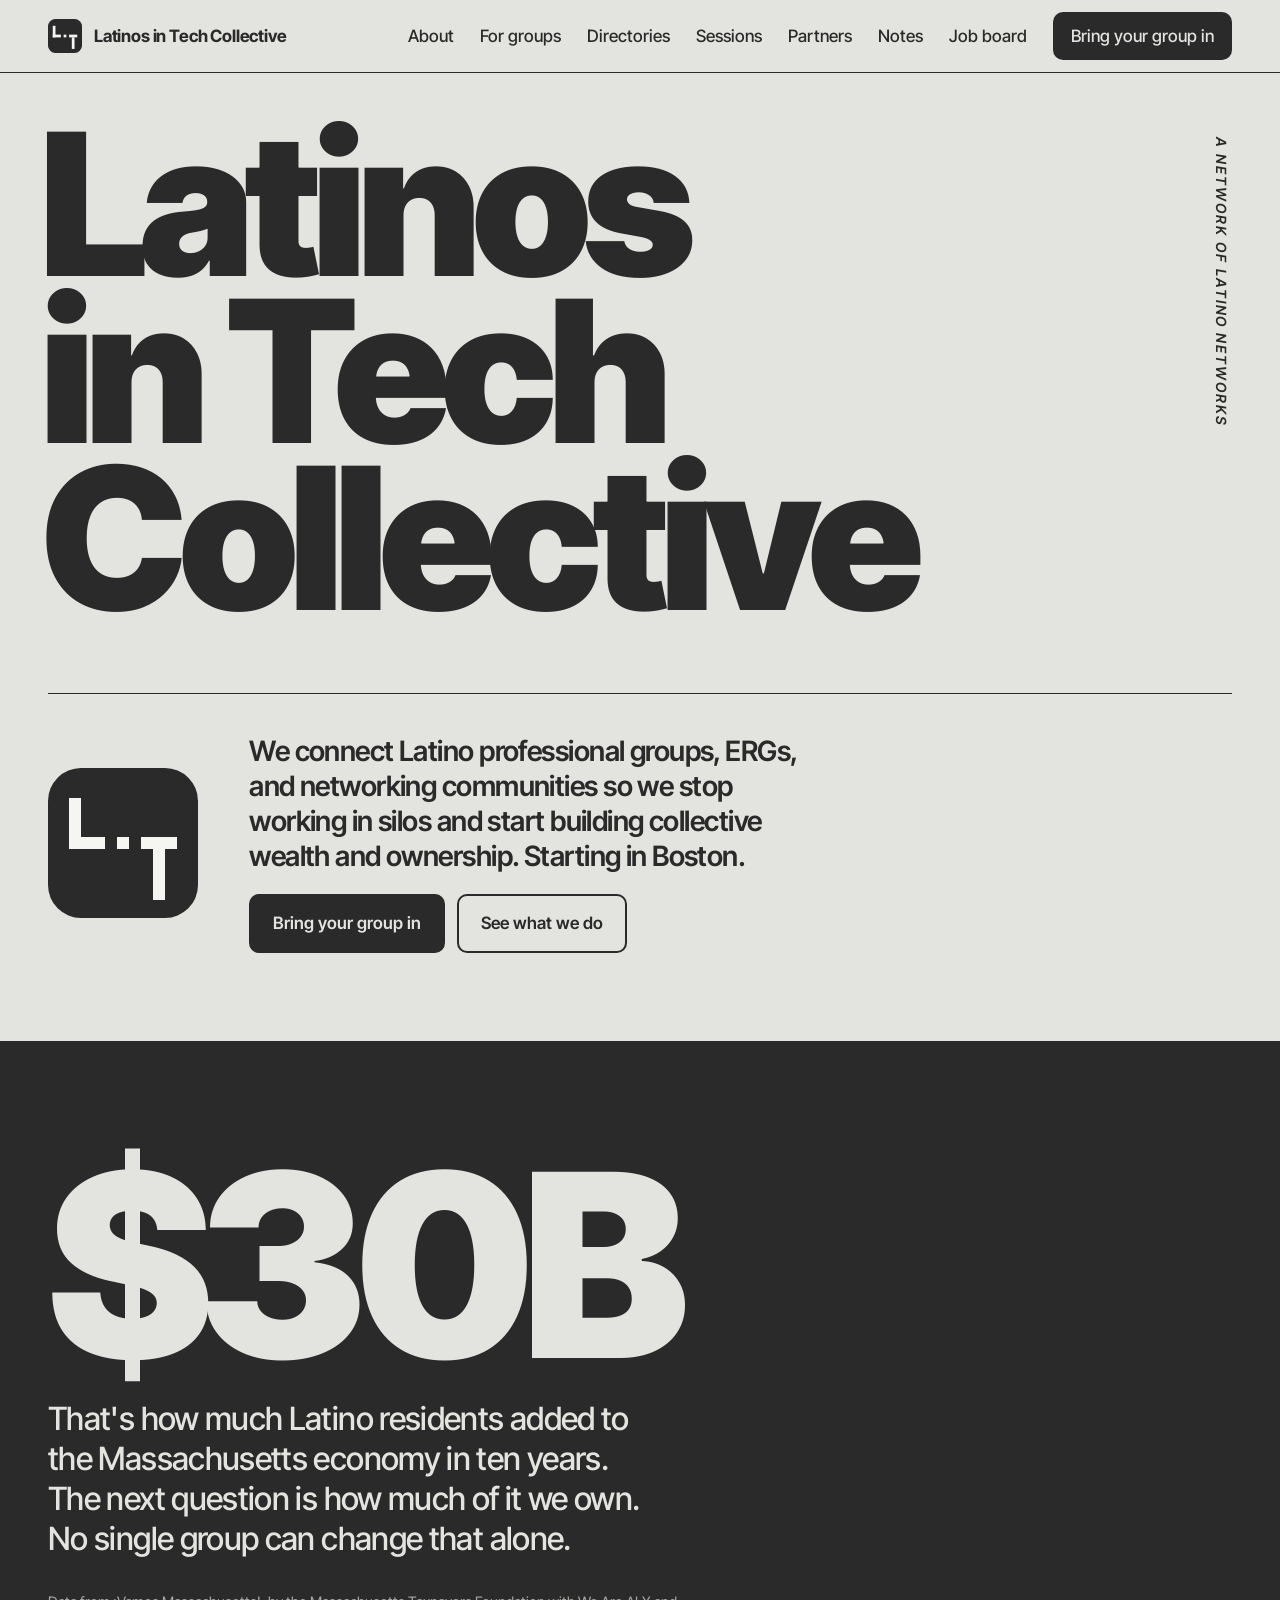
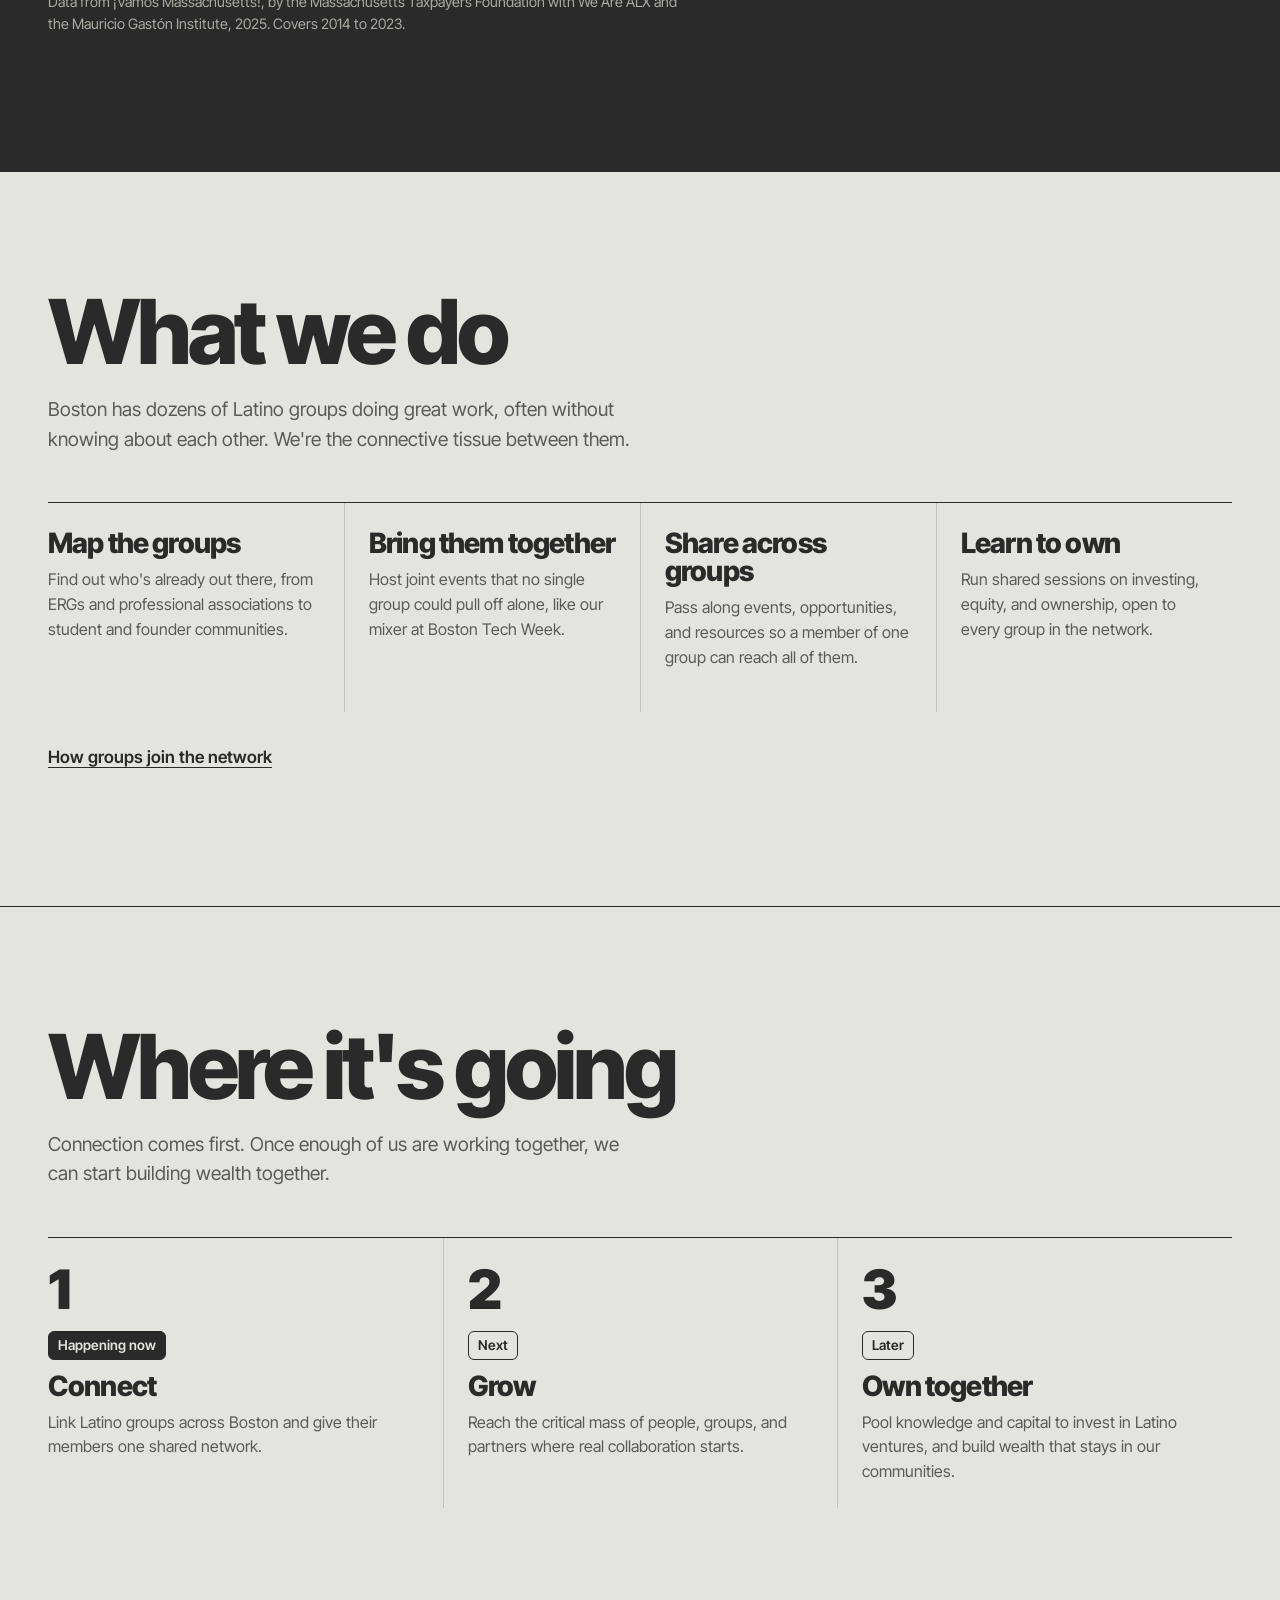
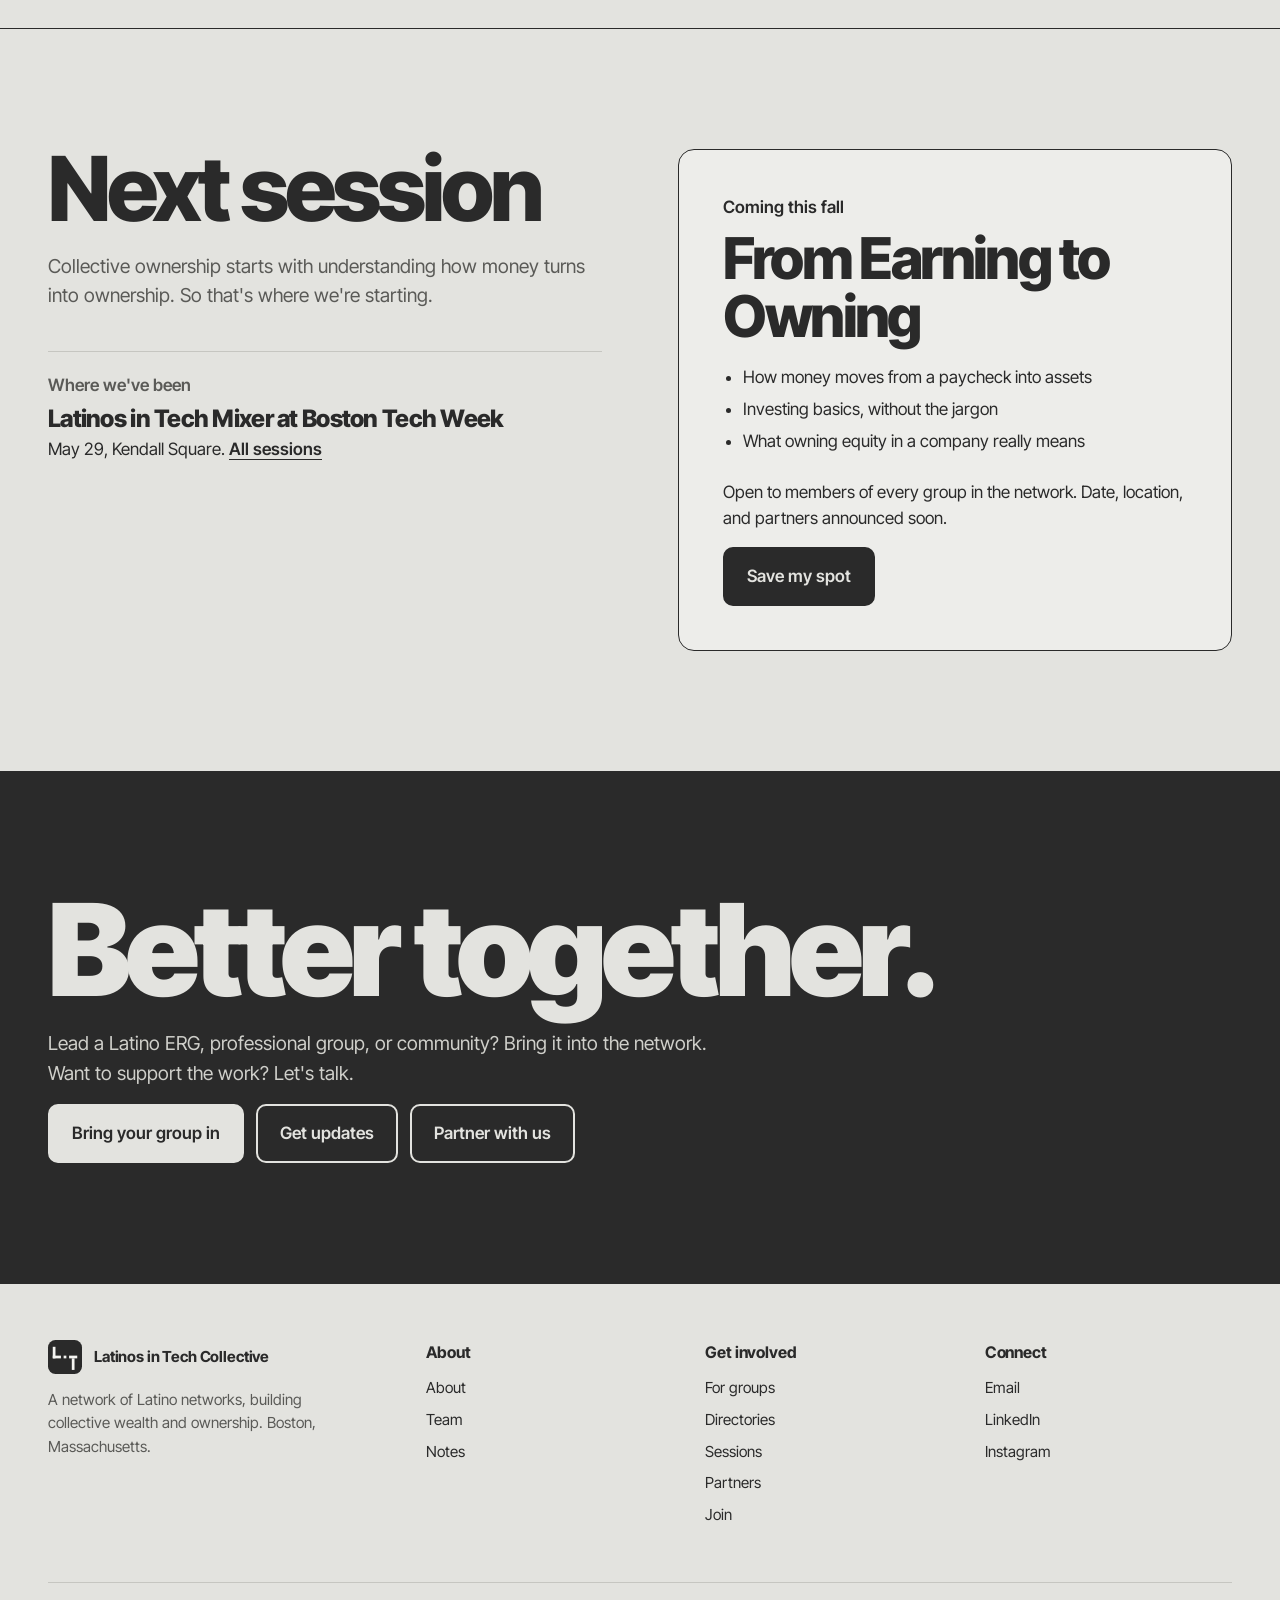
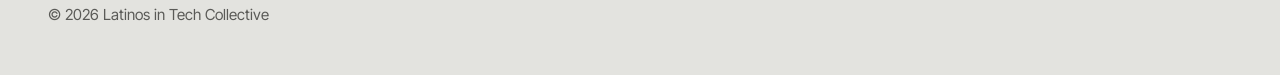
==== index.html @ dcd94d3e "added link to GoAmaru" ====
<!DOCTYPE html>
<html lang="en">
<head>
  <meta charset="utf-8">
  <meta name="viewport" content="width=device-width, initial-scale=1, viewport-fit=cover">
  <title>Latinos in Tech  Collective</title>
  <meta name="description" content="We connect Latino professional groups, ERGs, and networking communities in Boston so we can build collective wealth and ownership together.">
  <meta property="og:type" content="website">
  <meta property="og:title" content="Latinos in Tech Collective">
  <meta property="og:description" content="We connect Latino professional groups, ERGs, and networking communities in Boston so we can build collective wealth and ownership together.">
  <meta property="og:image" content="https://latinos-in-tech-collective.github.io/assets/og-image.png">
  <meta property="og:url" content="https://latinos-in-tech-collective.github.io/">
  <meta name="twitter:card" content="summary_large_image">
  <meta name="twitter:title" content="Latinos in Tech Collective">
  <meta name="twitter:description" content="We connect Latino professional groups, ERGs, and networking communities in Boston so we can build collective wealth and ownership together.">
  <meta name="twitter:image" content="https://latinos-in-tech-collective.github.io/assets/og-image.png">
  <link rel="preconnect" href="https://fonts.googleapis.com">
  <link rel="preconnect" href="https://fonts.gstatic.com" crossorigin>
  <link href="https://fonts.googleapis.com/css2?family=Inter+Tight:ital,wght@0,400;0,500;0,600;0,700;0,800;0,900;1,600&display=swap" rel="stylesheet">
  <link rel="stylesheet" href="css/styles.css">
  <link rel="icon" type="image/svg+xml" href="assets/mark.svg">
  <link rel="icon" type="image/png" sizes="32x32" href="assets/favicon-32.png">
  <link rel="apple-touch-icon" href="assets/apple-touch-icon.png">
  <meta name="theme-color" content="#E3E3DF">
</head>
<body>
  <a class="skip" href="#main">Skip to content</a>

  <header class="site-header">
    <nav class="wrap nav" aria-label="Main">
      <a class="brand" href="index.html" aria-label="Latinos in Tech Collective home">
        <span class="tile"><svg viewBox="0 0 100 100" fill="currentColor" aria-hidden="true"><rect x="14" y="20" width="8" height="34"/><rect x="14" y="46" width="24" height="8"/><rect x="46" y="46" width="8" height="8"/><rect x="62" y="46" width="24" height="8"/><rect x="70" y="54" width="8" height="34"/></svg></span>
        <span>Latinos in Tech Collective</span>
      </a>
      <button class="nav-toggle" type="button" aria-expanded="false" aria-controls="nav-links">Menu</button>
      <ul class="nav-links" id="nav-links">
        <li><a href="about.html">About</a></li>
        <li><a href="network.html">For groups</a></li>
        <li><a href="directories.html">Directories</a></li>
        <li><a href="events.html">Sessions</a></li>
        <li><a href="partners.html">Partners</a></li>
        <li><a href="notes.html">Notes</a></li>
        <li><a href="https://litc.goamaru.com/" target="_blank" rel="noopener">Job board</a></li>
        <li><a class="btn btn-solid" href="join.html#group">Bring your group in</a></li>
      </ul>
    </nav>
  </header>

  <main id="main">
    <div class="hero">
      <div class="wrap">
        <div class="poster">
          <h1>Latinos<br> in Tech<br> Collective</h1>
          <p class="side" aria-hidden="true">A network of Latino networks</p>
        </div>
        <div class="hero-foot">
          <span class="tile" role="img" aria-label="Latinos in Tech Collective logo"><svg class="mark" viewBox="0 0 100 100" fill="currentColor"><rect class="b1" x="14" y="20" width="8" height="34"/><rect class="b2" x="14" y="46" width="24" height="8"/><rect class="dot" x="46" y="46" width="8" height="8"/><rect class="b4" x="62" y="46" width="24" height="8"/><rect class="b5" x="70" y="54" width="8" height="34"/></svg></span>
          <div>
            <p>We connect Latino professional groups, ERGs, and networking communities so we stop working in silos and start building collective wealth and ownership. Starting in Boston.</p>
            <div class="actions">
              <a class="btn btn-solid" href="join.html#group">Bring your group in</a>
              <a class="btn btn-line" href="#what">See what we do</a>
            </div>
          </div>
        </div>
      </div>
    </div>

    <section class="dark" aria-labelledby="why-h">
      <div class="wrap">
        <h2 id="why-h" class="stat">$30B</h2>
        <p class="stat-line">That's how much Latino residents added to the Massachusetts economy in ten years. The next question is how much of it we own. No single group can change that alone.</p>
        <p class="source">Data from ¡Vamos Massachusetts!, by the Massachusetts Taxpayers Foundation with We Are ALX and the Mauricio Gastón Institute, 2025. Covers 2014 to 2023.</p>
      </div>
    </section>

    <section id="what" aria-labelledby="what-h">
      <div class="wrap">
        <h2 id="what-h">What we do</h2>
        <p class="intro">Boston has dozens of Latino groups doing great work, often without knowing about each other. We're the connective tissue between them.</p>
        <div class="cols">
          <div class="col"><h3>Map the groups</h3><p>Find out who's already out there, from ERGs and professional associations to student and founder communities.</p></div>
          <div class="col"><h3>Bring them together</h3><p>Host joint events that no single group could pull off alone, like our mixer at Boston Tech Week.</p></div>
          <div class="col"><h3>Share across groups</h3><p>Pass along events, opportunities, and resources so a member of one group can reach all of them.</p></div>
          <div class="col"><h3>Learn to own</h3><p>Run shared sessions on investing, equity, and ownership, open to every group in the network.</p></div>
        </div>
        <p style="margin-top:32px"><a class="text-link" href="network.html">How groups join the network</a></p>
      </div>
    </section>

    <section aria-labelledby="how-h">
      <div class="wrap">
        <h2 id="how-h">Where it's going</h2>
        <p class="intro">Connection comes first. Once enough of us are working together, we can start building wealth together.</p>
      <ol class="steps">
        <li><span class="n">1</span><span class="status now">Happening now</span><h3>Connect</h3><p>Link Latino groups across Boston and give their members one shared network.</p></li>
        <li><span class="n">2</span><span class="status">Next</span><h3>Grow</h3><p>Reach the critical mass of people, groups, and partners where real collaboration starts.</p></li>
        <li><span class="n">3</span><span class="status">Later</span><h3>Own together</h3><p>Pool knowledge and capital to invest in Latino ventures, and build wealth that stays in our communities.</p></li>
      </ol>
      </div>
    </section>

    <section aria-labelledby="session-h">
      <div class="wrap split">
        <div>
          <h2 id="session-h">Next session</h2>
          <p class="intro">Collective ownership starts with understanding how money turns into ownership. So that's where we're starting.</p>
          <div class="past">
            <p class="label">Where we've been</p>
            <p class="event">Latinos in Tech Mixer at Boston Tech Week</p>
            <p>May 29, Kendall Square. <a class="text-link" href="events.html">All sessions</a></p>
          </div>
        </div>
        <div class="card">
          <p class="label">Coming this fall</p>
          <h3>From Earning to Owning</h3>
          <!-- PARTNERS: add partner names once brand approvals are confirmed -->
          <ul>
            <li>How money moves from a paycheck into assets</li>
            <li>Investing basics, without the jargon</li>
            <li>What owning equity in a company really means</li>
          </ul>
          <p>Open to members of every group in the network. Date, location, and partners announced soon.</p>
          <a class="btn btn-solid" href="join.html#updates">Save my spot</a>
        </div>
      </div>
    </section>

    <section class="dark big-close" aria-labelledby="join-h">
      <div class="wrap">
        <h2 id="join-h">Better together.</h2>
        <p>Lead a Latino ERG, professional group, or community? Bring it into the network. Want to support the work? Let's talk.</p>
        <div class="actions">
          <a class="btn btn-solid" href="join.html#group">Bring your group in</a>
          <a class="btn btn-line" href="join.html#updates">Get updates</a>
          <a class="btn btn-line" href="partners.html">Partner with us</a>
        </div>
      </div>
    </section>
  </main>

  <footer class="site-footer">
    <div class="wrap">
      <div class="footer-top">
        <div>
          <a class="brand" href="index.html"><span class="tile"><svg viewBox="0 0 100 100" fill="currentColor" aria-hidden="true"><rect x="14" y="20" width="8" height="34"/><rect x="14" y="46" width="24" height="8"/><rect x="46" y="46" width="8" height="8"/><rect x="62" y="46" width="24" height="8"/><rect x="70" y="54" width="8" height="34"/></svg></span><span>Latinos in Tech Collective</span></a>
          <p>A network of Latino networks, building collective wealth and ownership. Boston, Massachusetts.</p>
        </div>
        <div>
          <h4>About</h4>
          <ul>
            <li><a href="about.html">About</a></li>
            <li><a href="team.html">Team</a></li>
            <li><a href="notes.html">Notes</a></li>
          </ul>
        </div>
        <div>
          <h4>Get involved</h4>
          <ul>
            <li><a href="network.html">For groups</a></li>
            <li><a href="directories.html">Directories</a></li>
            <li><a href="events.html">Sessions</a></li>
            <li><a href="partners.html">Partners</a></li>
            <li><a href="join.html">Join</a></li>
          </ul>
        </div>
        <div>
          <h4>Connect</h4>
          <!-- CONTACT: replace # with your real email (mailto:) and social links -->
          <ul>
            <li><a href="#">Email</a></li>
            <li><a href="#">LinkedIn</a></li>
            <li><a href="#">Instagram</a></li>
          </ul>
        </div>
      </div>
      <div class="footer-bottom">© 2026 Latinos in Tech Collective</div>
    </div>
  </footer>

  <script src="js/main.js"></script>
</body>
</html>
---- css/styles.css ----
/* Latinos in Tech Collective
   One stylesheet for every page. Palette and type come from the LiTC flyer:
   warm light grey, charcoal, and one heavy, tightly tracked grotesk. */

:root {
  --bg: #E3E3DF;        /* warm light grey */
  --ink: #2A2A2A;       /* charcoal */
  --soft: #EDEDEA;      /* raised panels */
  --grey: #5A5A57;      /* secondary text */
  --rule: #C6C6C1;      /* hairlines */
  --font: "Inter Tight", "Helvetica Neue", Arial, sans-serif;
  --wrap: 1280px;
  --radius: 10px;
}

*, *::before, *::after { box-sizing: border-box; }
html { scroll-behavior: smooth; scroll-padding-top: 80px; }
body {
  margin: 0;
  font-family: var(--font);
  font-size: 1.0625rem;
  line-height: 1.55;
  color: var(--ink);
  background: var(--bg);
  -webkit-font-smoothing: antialiased;
}
img, svg { max-width: 100%; }
a { color: inherit; }
:focus-visible { outline: 3px solid var(--ink); outline-offset: 3px; }
.wrap { max-width: var(--wrap); margin: 0 auto; padding: 0 clamp(20px, 4vw, 48px); }
.skip { position: absolute; left: -999px; background: var(--ink); color: var(--bg); padding: 10px 14px; z-index: 50; }
.skip:focus { left: 12px; top: 12px; }

h1, h2, h3 { font-weight: 800; letter-spacing: -0.045em; line-height: 0.9; margin: 0; }
h2 { font-size: clamp(2.8rem, 7vw, 5.6rem); margin-bottom: 22px; }
h3 { font-size: 1.75rem; letter-spacing: -0.03em; line-height: 1; margin-bottom: 10px; }
p { margin: 0 0 16px; max-width: 62ch; }
.intro { font-size: 1.2rem; color: var(--grey); max-width: 54ch; }
.text-link { font-weight: 600; text-underline-offset: 4px; }

/* Buttons */
.btn {
  display: inline-block; text-decoration: none; font: inherit; font-weight: 600;
  padding: 14px 22px; border: 2px solid var(--ink); border-radius: var(--radius);
  background: transparent; color: var(--ink); cursor: pointer;
  transition: background-color .15s, color .15s;
}
.btn-solid { background: var(--ink); color: var(--bg); }
.btn-solid:hover { background: transparent; color: var(--ink); }
.btn-line:hover { background: var(--ink); color: var(--bg); }
.actions { display: flex; flex-wrap: wrap; gap: 12px; }

/* Logo tile, as on the flyer */
.tile { display: inline-grid; place-items: center; background: var(--ink); border-radius: 22%; flex: none; color: #F5F5F2; }
.tile svg { width: 100%; height: 100%; }

/* Header */
.site-header {
  position: sticky; top: 0; z-index: 20; background: var(--bg);
  border-bottom: 1.5px solid var(--ink); padding-top: env(safe-area-inset-top, 0px);
}
.nav { display: flex; align-items: center; justify-content: space-between; gap: 20px; padding-top: 12px; padding-bottom: 12px; }
.brand { display: flex; align-items: center; gap: 12px; text-decoration: none; font-weight: 700; letter-spacing: -0.01em; }
.brand .tile { width: 34px; height: 34px; }
.nav-links { list-style: none; display: flex; gap: 26px; margin: 0; padding: 0; align-items: center; }
.nav-links a { text-decoration: none; font-weight: 500; }
.nav-links a:not(.btn):hover, .nav-links a[aria-current="page"] { text-decoration: underline; text-underline-offset: 5px; text-decoration-thickness: 2px; }
.nav-links .btn { padding: 9px 16px; }
.nav-toggle { display: none; background: none; border: 2px solid var(--ink); border-radius: 8px; padding: 8px 12px; font: inherit; font-weight: 600; color: var(--ink); cursor: pointer; }
@media (max-width: 960px) {
  .nav-toggle { display: inline-block; }
  .nav-links {
    display: none; position: absolute; left: 0; right: 0; top: 100%;
    flex-direction: column; align-items: flex-start; gap: 0;
    background: var(--bg); border-bottom: 1.5px solid var(--ink);
    padding: 8px clamp(20px, 4vw, 48px) 20px;
  }
  .nav-links.is-open { display: flex; }
  .nav-links li { width: 100%; }
  .nav-links a:not(.btn) { display: block; padding: 12px 0; font-size: 1.2rem; border-bottom: 1px solid var(--rule); }
  .nav-links .btn { margin-top: 16px; }
}

/* Sections */
section { padding: clamp(72px, 10vw, 120px) 0; }
section + section, .page-head + section { border-top: 1.5px solid var(--ink); }
.dark { background: var(--ink); color: var(--bg); }
.dark .intro, .dark p { color: #CFCFCA; }
.dark .btn { border-color: var(--bg); color: var(--bg); }
.dark .btn-solid { background: var(--bg); color: var(--ink); }
.dark .btn-solid:hover { background: transparent; color: var(--bg); }
.dark .btn-line:hover { background: var(--bg); color: var(--ink); }

/* Inner page header */
.page-head { padding: clamp(48px, 8vw, 104px) 0 clamp(48px, 7vw, 88px); }
.page-head h1 { font-size: clamp(3.2rem, 9.5vw, 8.6rem); font-weight: 900; letter-spacing: -0.045em; line-height: 0.86; max-width: 12ch; margin-bottom: 28px; }
.page-head .intro { font-size: clamp(1.15rem, 1.8vw, 1.4rem); color: var(--ink); max-width: 46ch; }
.back { display: inline-block; margin-bottom: 28px; font-weight: 600; text-underline-offset: 4px; }

/* ---------- Home ---------- */
.hero { padding: clamp(28px, 4vw, 48px) 0 clamp(56px, 7vw, 88px); overflow: hidden; }
.poster { display: grid; grid-template-columns: 1fr auto; gap: clamp(12px, 2vw, 28px); }
.hero h1 { font-size: clamp(4.2rem, 15.5vw, 15rem); font-weight: 900; letter-spacing: -0.045em; line-height: 0.84; margin-left: -0.04em; }
.side { writing-mode: vertical-rl; font-style: italic; font-weight: 600; letter-spacing: 0.14em; text-transform: uppercase; font-size: clamp(.75rem, 1.1vw, .95rem); align-self: start; margin-top: 1rem; }
.hero-foot { display: grid; grid-template-columns: auto 1fr; gap: clamp(24px, 4vw, 56px); align-items: center; margin-top: clamp(40px, 6vw, 72px); padding-top: clamp(28px, 4vw, 40px); border-top: 1.5px solid var(--ink); }
.hero-foot .tile { width: clamp(96px, 12vw, 150px); height: clamp(96px, 12vw, 150px); }
.hero-foot p { font-size: clamp(1.25rem, 2.2vw, 1.75rem); line-height: 1.25; font-weight: 600; letter-spacing: -0.02em; max-width: 32ch; margin-bottom: 20px; }
@media (max-width: 640px) { .side { display: none; } .hero-foot { grid-template-columns: 1fr; } }
@media (prefers-reduced-motion: no-preference) {
  .mark rect { transform-box: fill-box; }
  .mark .b1 { animation: drop .7s cubic-bezier(.2,.8,.2,1) both .15s; }
  .mark .b2 { animation: slideL .6s cubic-bezier(.2,.8,.2,1) both .5s; }
  .mark .b4 { animation: slideR .6s cubic-bezier(.2,.8,.2,1) both .7s; }
  .mark .b5 { animation: rise .7s cubic-bezier(.2,.8,.2,1) both .9s; }
  .mark .dot { animation: pop .45s cubic-bezier(.3,1.6,.5,1) both 1.35s; }
  @keyframes drop { from { transform: translateY(-140%); opacity: 0; } }
  @keyframes slideL { from { transform: translateX(-120%); opacity: 0; } }
  @keyframes slideR { from { transform: translateX(120%); opacity: 0; } }
  @keyframes rise { from { transform: translateY(120%); opacity: 0; } }
  @keyframes pop { from { transform: scale(0); } }
}

.stat { font-weight: 900; font-size: clamp(6rem, 20vw, 16rem); letter-spacing: -0.05em; line-height: .82; margin-bottom: 28px; }
.stat-line { font-size: clamp(1.4rem, 2.6vw, 2rem); line-height: 1.25; letter-spacing: -0.02em; max-width: 32ch; font-weight: 500; }
.dark .stat-line { color: var(--bg); }
.source { font-size: .9rem; margin-top: 32px; max-width: 80ch; }
.dark .source { color: #A9A9A4; }

/* Column rows: what we do, roles, benefits */
.cols { display: grid; grid-template-columns: repeat(4, minmax(0,1fr)); margin-top: 48px; border-top: 1.5px solid var(--ink); }
.cols.three { grid-template-columns: repeat(3, minmax(0,1fr)); }
.col { padding: 26px 24px 26px 0; }
.col + .col { padding-left: 24px; border-left: 1px solid var(--rule); }
.col p { color: var(--grey); font-size: 1rem; }
@media (max-width: 960px) {
  .cols, .cols.three { grid-template-columns: 1fr 1fr; }
  .col:nth-child(odd) { padding-left: 0; border-left: 0; }
  .col:nth-child(n+3) { border-top: 1px solid var(--rule); }
}
@media (max-width: 560px) {
  .cols, .cols.three { grid-template-columns: 1fr; }
  .col, .col + .col { padding: 24px 0; border-left: 0; }
  .col + .col { border-top: 1px solid var(--rule); }
}

/* Numbered steps, only for real sequences */
.steps { list-style: none; padding: 0; margin: 48px 0 0; display: grid; grid-template-columns: repeat(3, minmax(0,1fr)); border-top: 1.5px solid var(--ink); }
.steps.four { grid-template-columns: repeat(4, minmax(0,1fr)); }
.steps li { padding: 24px 24px 8px 0; }
.steps li + li { padding-left: 24px; border-left: 1px solid var(--rule); }
.steps .n { font-weight: 900; font-size: 3.4rem; letter-spacing: -0.05em; line-height: 1; display: block; margin-bottom: 14px; }
.steps p { color: var(--grey); font-size: 1rem; }
.status { display: inline-block; font-size: .85rem; font-weight: 600; padding: 3px 9px; margin-bottom: 12px; border: 1.5px solid var(--ink); border-radius: 6px; }
.status.now { background: var(--ink); color: var(--bg); }
@media (max-width: 960px) {
  .steps.four { grid-template-columns: 1fr 1fr; }
  .steps.four li:nth-child(3) { padding-left: 0; border-left: 0; }
  .steps.four li:nth-child(n+3) { border-top: 1px solid var(--rule); }
}
@media (max-width: 760px) {
  .steps, .steps.four { grid-template-columns: 1fr; }
  .steps li, .steps li + li { padding: 24px 0 8px; border-left: 0; }
  .steps li + li { border-top: 1px solid var(--rule); }
}

/* Two column layout and cards */
.split { display: grid; grid-template-columns: 1fr 1fr; gap: clamp(32px, 6vw, 80px); align-items: start; }
@media (max-width: 860px) { .split { grid-template-columns: 1fr; } }
.card { background: var(--soft); padding: clamp(28px, 4vw, 44px); border: 1.5px solid var(--ink); border-radius: 16px; }
.card .label { font-weight: 600; margin-bottom: 10px; }
.card h3 { font-size: clamp(2.4rem, 4.5vw, 3.6rem); letter-spacing: -0.045em; margin-bottom: 18px; }
.card ul { padding-left: 20px; margin: 0 0 24px; }
.card li { margin-bottom: 6px; }
.past { margin-top: 40px; padding-top: 20px; border-top: 1px solid var(--rule); }
.past .label { font-weight: 600; color: var(--grey); margin-bottom: 6px; }
.past .event { font-size: 1.5rem; font-weight: 800; letter-spacing: -0.03em; line-height: 1.15; margin-bottom: 4px; }

.big-close h2 { font-size: clamp(3.4rem, 10vw, 8.5rem); font-weight: 900; letter-spacing: -0.045em; }
.big-close p { font-size: 1.2rem; }

/* Empty states, an invitation rather than a blank */
.empty { border: 1.5px dashed var(--grey); border-radius: 16px; padding: clamp(28px, 4vw, 44px); margin-top: 40px; }
.empty p { color: var(--grey); }

/* ---------- Event list ---------- */
.event-list { margin-top: 40px; border-top: 1.5px solid var(--ink); }
.event-row { display: grid; grid-template-columns: 160px 1fr auto; gap: 28px; padding: 28px 0; border-bottom: 1px solid var(--rule); align-items: start; }
.event-date { font-weight: 900; letter-spacing: -0.04em; line-height: 0.95; font-size: 2rem; }
.event-date small { display: block; font-size: .95rem; font-weight: 600; letter-spacing: 0; color: var(--grey); margin-top: 6px; }
.event-row h3 { font-size: clamp(1.6rem, 2.8vw, 2.2rem); }
.event-row p { color: var(--grey); margin-bottom: 6px; }
.event-row .meta { font-weight: 600; font-size: .95rem; color: var(--ink); }
@media (max-width: 760px) { .event-row { grid-template-columns: 1fr; gap: 12px; } }

/* ---------- About: charter ---------- */
.goals { display: grid; grid-template-columns: repeat(4, minmax(0,1fr)); gap: 40px 32px; margin-top: 48px; }
.goals h3 { font-size: 1.4rem; margin: 18px 0 8px; }
.goals p { color: var(--grey); font-size: 1rem; }
.icon-tile { width: 52px; height: 52px; border-radius: 12px; background: var(--ink); color: #F5F5F2; display: grid; place-items: center; }
.icon-tile svg { width: 28px; height: 28px; }
.icon-tile .tile-cut { fill: var(--ink); }
@media (max-width: 960px) { .goals { grid-template-columns: 1fr 1fr; } }
@media (max-width: 520px) { .goals { grid-template-columns: 1fr; } }

.charter { list-style: none; margin: 40px 0 0; padding: 0; display: grid; grid-template-columns: 1fr 1fr; column-gap: 40px; border-top: 1.5px solid var(--ink); }
.charter li { display: flex; gap: 16px; align-items: center; padding: 16px 0; border-bottom: 1px solid var(--rule); font-size: 1.1rem; font-weight: 500; }
.charter .mark-tile { width: 30px; height: 30px; border-radius: 7px; flex: none; display: grid; place-items: center; }
.charter .mark-tile svg { width: 16px; height: 16px; }
.charter.yes .mark-tile { background: var(--ink); color: #F5F5F2; }
.charter.no .mark-tile { border: 2px solid var(--ink); color: var(--ink); }
@media (max-width: 760px) { .charter { grid-template-columns: 1fr; } }

/* ---------- FAQ ---------- */
.faq { margin-top: 40px; border-top: 1.5px solid var(--ink); max-width: 860px; }
.faq details { border-bottom: 1px solid var(--rule); }
.faq summary { cursor: pointer; list-style: none; padding: 22px 40px 22px 0; font-size: 1.3rem; font-weight: 700; letter-spacing: -0.02em; position: relative; }
.faq summary::-webkit-details-marker { display: none; }
.faq summary::after { content: "+"; position: absolute; right: 4px; top: 16px; font-size: 1.8rem; font-weight: 400; }
.faq details[open] summary::after { content: "\2212"; }
.faq details p { color: var(--grey); padding-bottom: 20px; }

/* ---------- Forms ---------- */
.form-block + .form-block { margin-top: clamp(64px, 8vw, 96px); padding-top: clamp(64px, 8vw, 96px); border-top: 1.5px solid var(--ink); }
.form-block h2 { font-size: clamp(2.4rem, 5vw, 4rem); }
.form-grid { display: grid; grid-template-columns: 1fr 1fr; gap: 20px 24px; margin-top: 32px; max-width: 900px; }
.field { display: flex; flex-direction: column; gap: 8px; }
.field.full { grid-column: 1 / -1; }
.field label { font-weight: 600; }
.field .hint { font-weight: 400; color: var(--grey); }
.field input, .field select, .field textarea {
  font: inherit; color: var(--ink); background: var(--soft);
  border: 1.5px solid var(--ink); border-radius: 8px; padding: 12px 14px;
}
.field textarea { min-height: 120px; resize: vertical; }
.form-row { grid-column: 1 / -1; display: flex; flex-wrap: wrap; gap: 16px; align-items: center; }
.form-note { color: var(--grey); font-size: .95rem; margin: 0; }
.form-msg { margin-top: 24px; padding: 20px 24px; border: 1.5px solid var(--ink); border-radius: 12px; background: var(--soft); max-width: 900px; }
.form-msg h3 { font-size: 1.5rem; }
@media (max-width: 640px) { .form-grid { grid-template-columns: 1fr; } }

/* ---------- Notes ---------- */
.note-list { margin-top: 40px; border-top: 1.5px solid var(--ink); }
.note-row { display: grid; grid-template-columns: 180px 1fr auto; gap: 28px; padding: 28px 0; border-bottom: 1px solid var(--rule); align-items: baseline; }
.note-row .when { font-weight: 600; color: var(--grey); }
.note-row h3 { font-size: clamp(1.6rem, 2.8vw, 2.2rem); }
.note-row p { color: var(--grey); margin: 0; }
@media (max-width: 760px) { .note-row { grid-template-columns: 1fr; gap: 10px; } }

.prose { max-width: 66ch; font-size: 1.2rem; line-height: 1.7; }
.prose p { margin-bottom: 1.3em; }
.prose h2 { font-size: clamp(1.8rem, 3.4vw, 2.6rem); line-height: 1; margin: 1.6em 0 0.6em; }
.byline { color: var(--grey); font-weight: 500; }

/* ---------- Footer ---------- */
.site-footer { border-top: 1.5px solid var(--ink); padding: 56px 0 calc(48px + env(safe-area-inset-bottom, 0px)); font-size: .95rem; }
.footer-top { display: grid; grid-template-columns: 1.4fr repeat(3, 1fr); gap: 32px; }
.footer-top p { color: var(--grey); max-width: 34ch; margin-top: 14px; }
.footer-top h4 { font-size: 1rem; margin: 0 0 12px; letter-spacing: -0.01em; }
.footer-top ul { list-style: none; margin: 0; padding: 0; }
.footer-top li { margin-bottom: 8px; }
.footer-top ul a { text-decoration: none; }
.footer-top ul a:hover { text-decoration: underline; text-underline-offset: 4px; }
.footer-bottom { margin-top: 48px; padding-top: 20px; border-top: 1px solid var(--rule); color: var(--grey); }
@media (max-width: 860px) { .footer-top { grid-template-columns: 1fr 1fr; } .footer-top > div:first-child { grid-column: 1 / -1; } }

@media (prefers-reduced-motion: reduce) { html { scroll-behavior: auto; } }

/* ---------- Directories ---------- */
.visually-hidden { position: absolute; width: 1px; height: 1px; overflow: hidden; clip: rect(0 0 0 0); white-space: nowrap; }
.dir-head { display: flex; flex-wrap: wrap; align-items: end; justify-content: space-between; gap: 16px; padding-bottom: 16px; border-bottom: 1.5px solid var(--ink); }
.dir-head h2 { margin-bottom: 0; }
.dir-tabs { display: inline-flex; border: 1.5px solid var(--ink); border-radius: var(--radius); overflow: hidden; }
.dir-tabs button { font: inherit; font-weight: 600; background: transparent; color: var(--ink); border: 0; padding: 10px 16px; cursor: pointer; }
.dir-tabs button + button { border-left: 1.5px solid var(--ink); }
.dir-tabs button[aria-selected="true"] { background: var(--ink); color: var(--bg); }
.dir-controls { display: grid; gap: 14px; padding: 20px 0; }
.dir-search { position: relative; display: block; }
.dir-search input { width: 100%; font: inherit; font-size: 1.15rem; font-weight: 500; color: var(--ink); background: var(--soft); border: 1.5px solid var(--ink); border-radius: var(--radius); padding: 14px 16px 14px 48px; }
.dir-search input::placeholder { color: var(--grey); }
.dir-search svg { position: absolute; left: 16px; top: 50%; transform: translateY(-50%); width: 20px; height: 20px; }
.chips { display: flex; flex-wrap: wrap; gap: 8px; align-items: center; }
.chip-label { font-size: .8rem; font-weight: 700; letter-spacing: .08em; text-transform: uppercase; color: var(--grey); margin-right: 4px; }
.chip-gap { margin-left: 12px; }
.chip { font: inherit; font-size: .9rem; font-weight: 600; color: var(--ink); background: transparent; border: 1.5px solid var(--ink); border-radius: 999px; padding: 5px 12px; cursor: pointer; }
.chip[aria-pressed="true"] { background: var(--ink); color: var(--bg); }
.dir-count { margin: 0; font-size: .9rem; color: var(--grey); font-variant-numeric: tabular-nums; }
.dir-list { border-top: 1.5px solid var(--ink); }
.dir-row { display: grid; grid-template-columns: 1fr auto; gap: 8px 28px; padding: 22px 0; border-bottom: 1px solid var(--rule); }
.dir-row > * { min-width: 0; }
.dir-row h3 { font-size: clamp(1.4rem, 2.4vw, 1.8rem); margin-bottom: 6px; }
.dir-row p { color: var(--grey); margin: 0; }
.tags { display: flex; flex-wrap: wrap; gap: 6px; margin-top: 10px; }
.tag { font-size: .8rem; font-weight: 600; background: var(--soft); border: 1px solid var(--rule); border-radius: 6px; padding: 2px 8px; }
.dir-side { display: grid; gap: 6px; justify-items: end; align-content: start; text-align: right; font-size: .95rem; }
.dir-kind { font-weight: 700; }
.dir-event { grid-template-columns: 130px 1fr auto; }
.dir-row .dir-date { font-weight: 900; letter-spacing: -0.04em; line-height: .95; font-size: 1.8rem; font-variant-numeric: tabular-nums; color: var(--ink); }
.dir-row .dir-date small { display: block; font-size: .85rem; font-weight: 600; letter-spacing: 0; color: var(--grey); margin-top: 6px; }
.dir-event.is-past h3, .dir-row.is-past .dir-date { color: var(--grey); }
.dir-empty { padding: 32px 0; color: var(--grey); border-bottom: 1px solid var(--rule); }
@media (max-width: 680px) {
  .dir-row, .dir-event { grid-template-columns: 1fr; }
  .dir-side { justify-items: start; text-align: left; grid-auto-flow: column; justify-content: start; gap: 14px; }
}
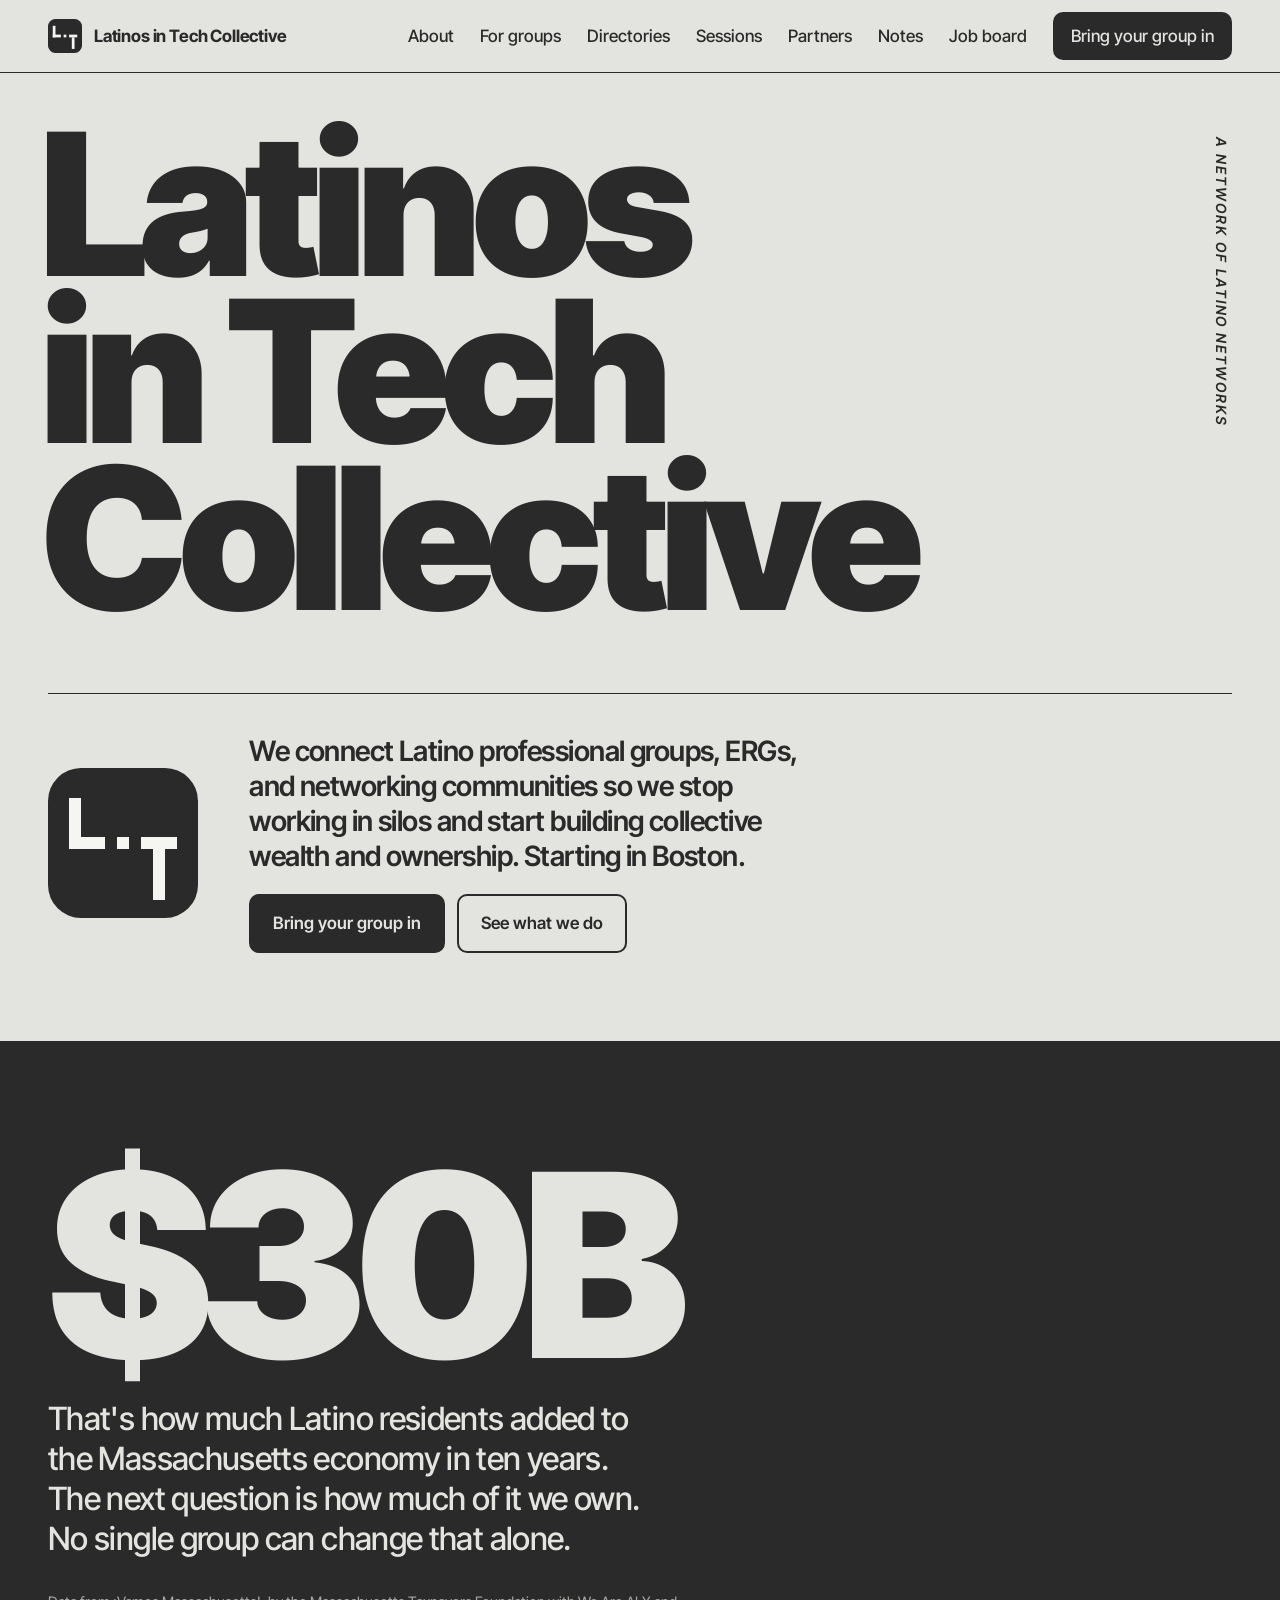
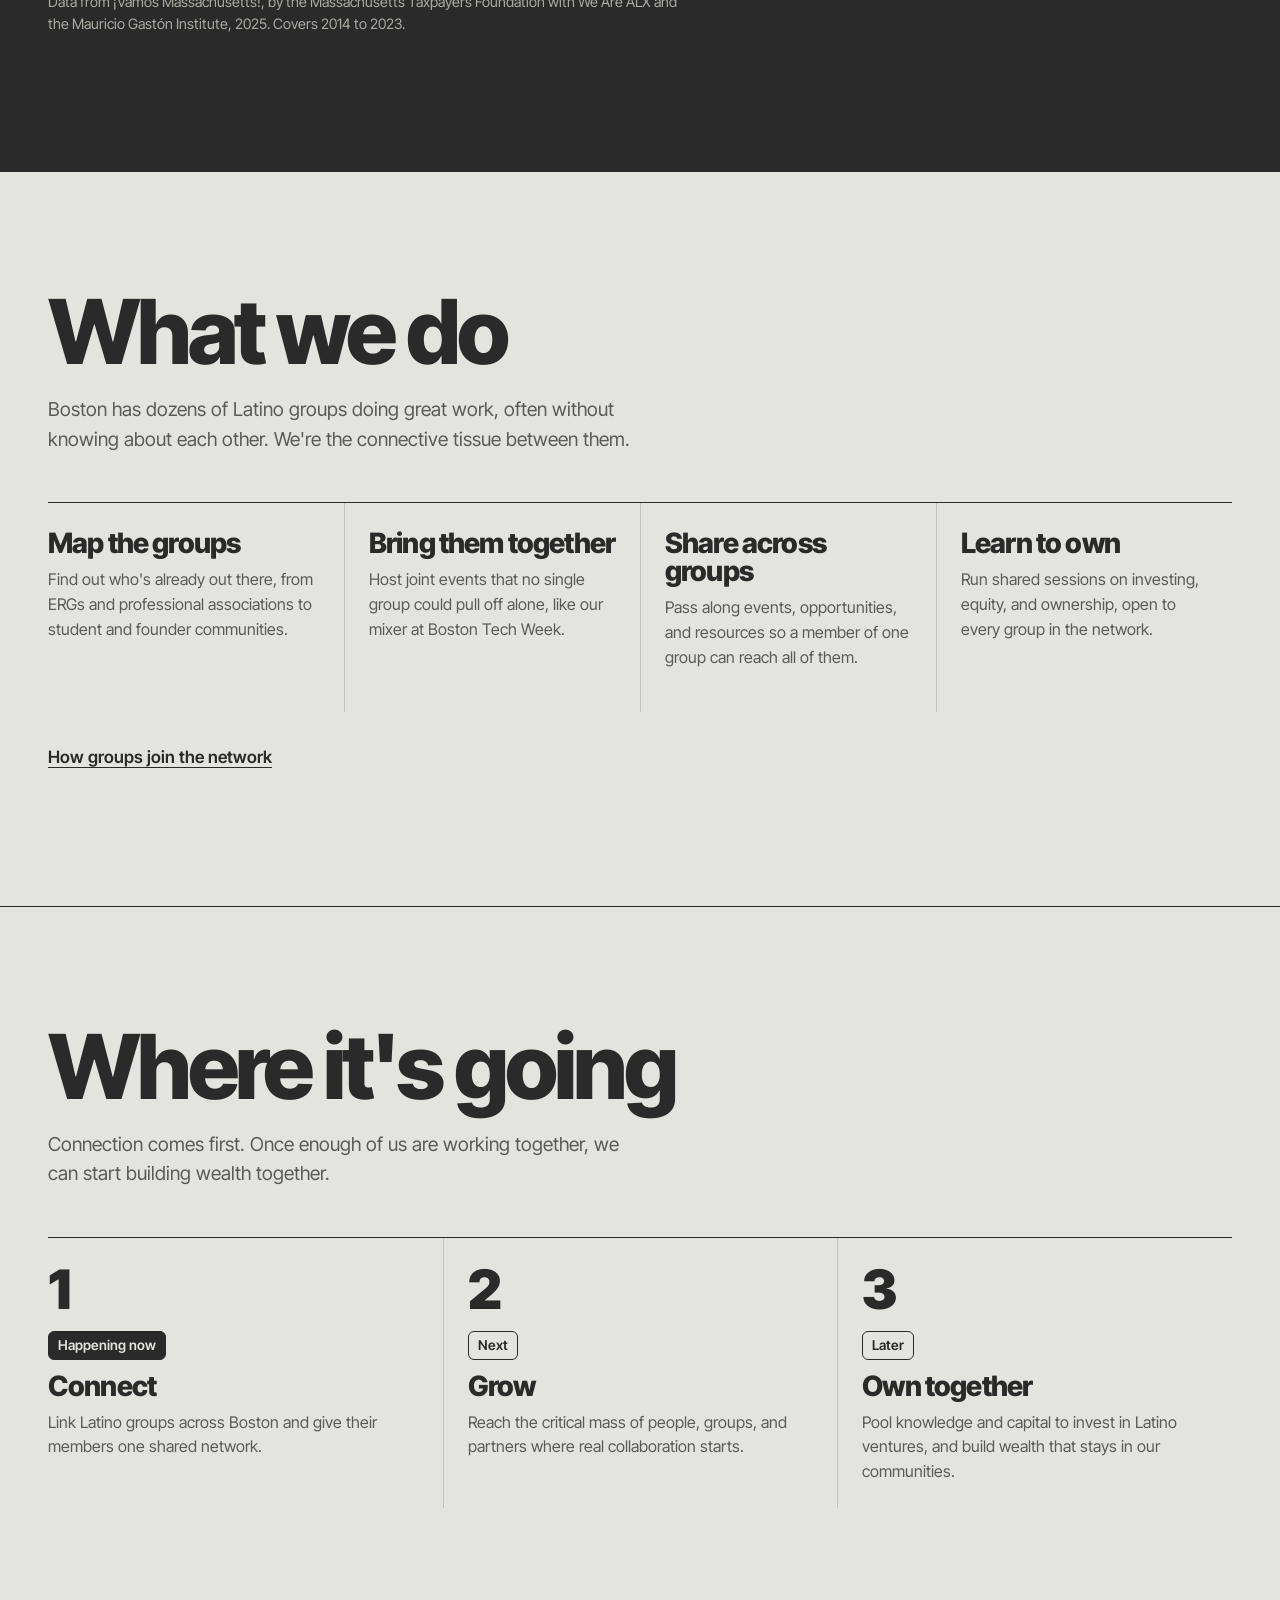
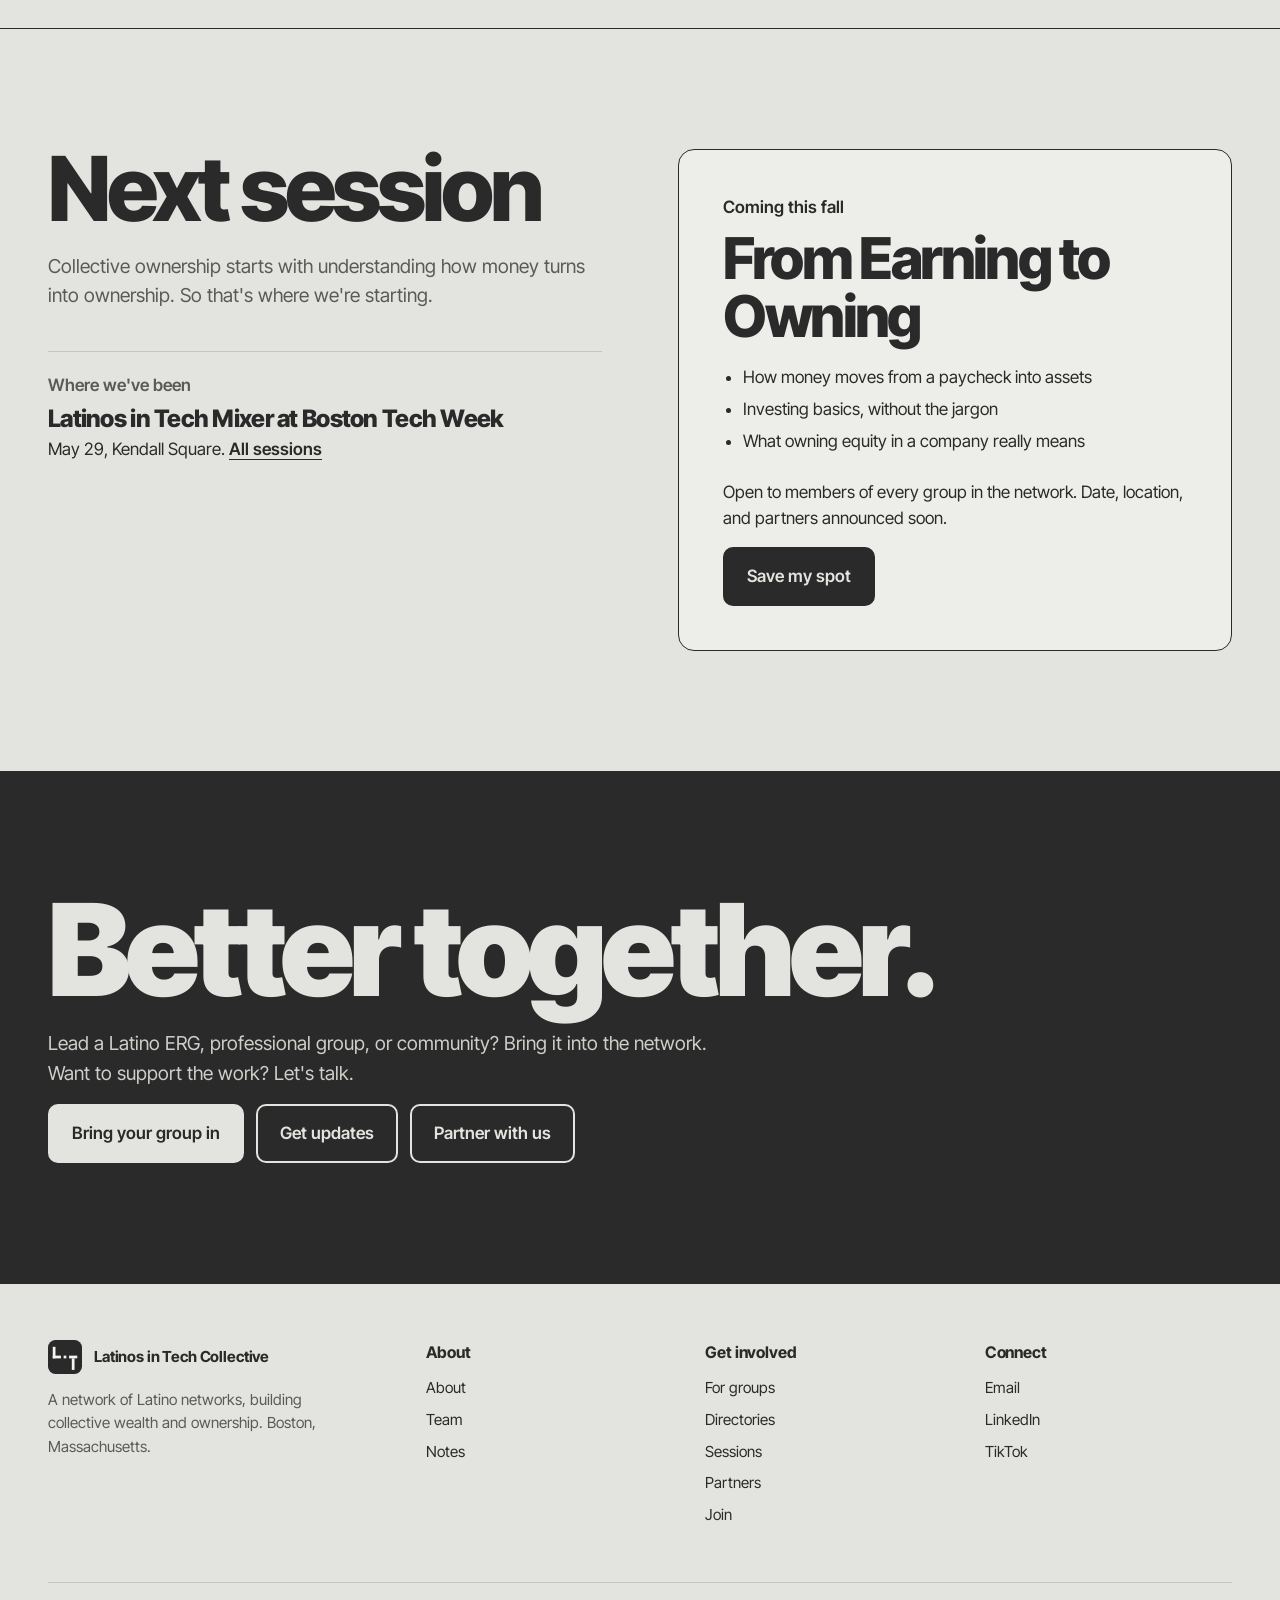
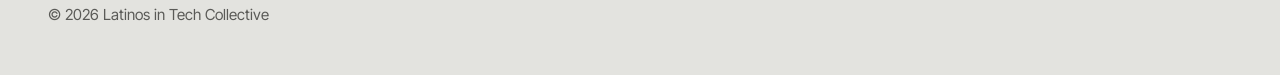
==== commit 727e8648: "replaced instagram link with tiktok, tiktok is live link" ====
--- a/index.html
+++ b/index.html
@@ -40,7 +40,7 @@
         <li><a href="events.html">Sessions</a></li>
         <li><a href="partners.html">Partners</a></li>
         <li><a href="notes.html">Notes</a></li>
-        <li><a href="https://litc.goamaru.com/" target="_blank" rel="noopener">Job board</a></li>
+        <li><a href="https://litc.goamaru.com/">Job board</a></li>
         <li><a class="btn btn-solid" href="join.html#group">Bring your group in</a></li>
       </ul>
     </nav>
@@ -168,9 +168,9 @@
           <h4>Connect</h4>
           <!-- CONTACT: replace # with your real email (mailto:) and social links -->
           <ul>
-            <li><a href="#">Email</a></li>
-            <li><a href="#">LinkedIn</a></li>
-            <li><a href="#">Instagram</a></li>
+            <li><a href="mailto:latinosintechcollective@gmail.com">Email</a></li>
+            <li><a href="https://www.linkedin.com/company/113237122/">LinkedIn</a></li>
+            <li><a href="https://www.tiktok.com/t/ZPLWEq4B1/">TikTok</a></li>
           </ul>
         </div>
       </div>
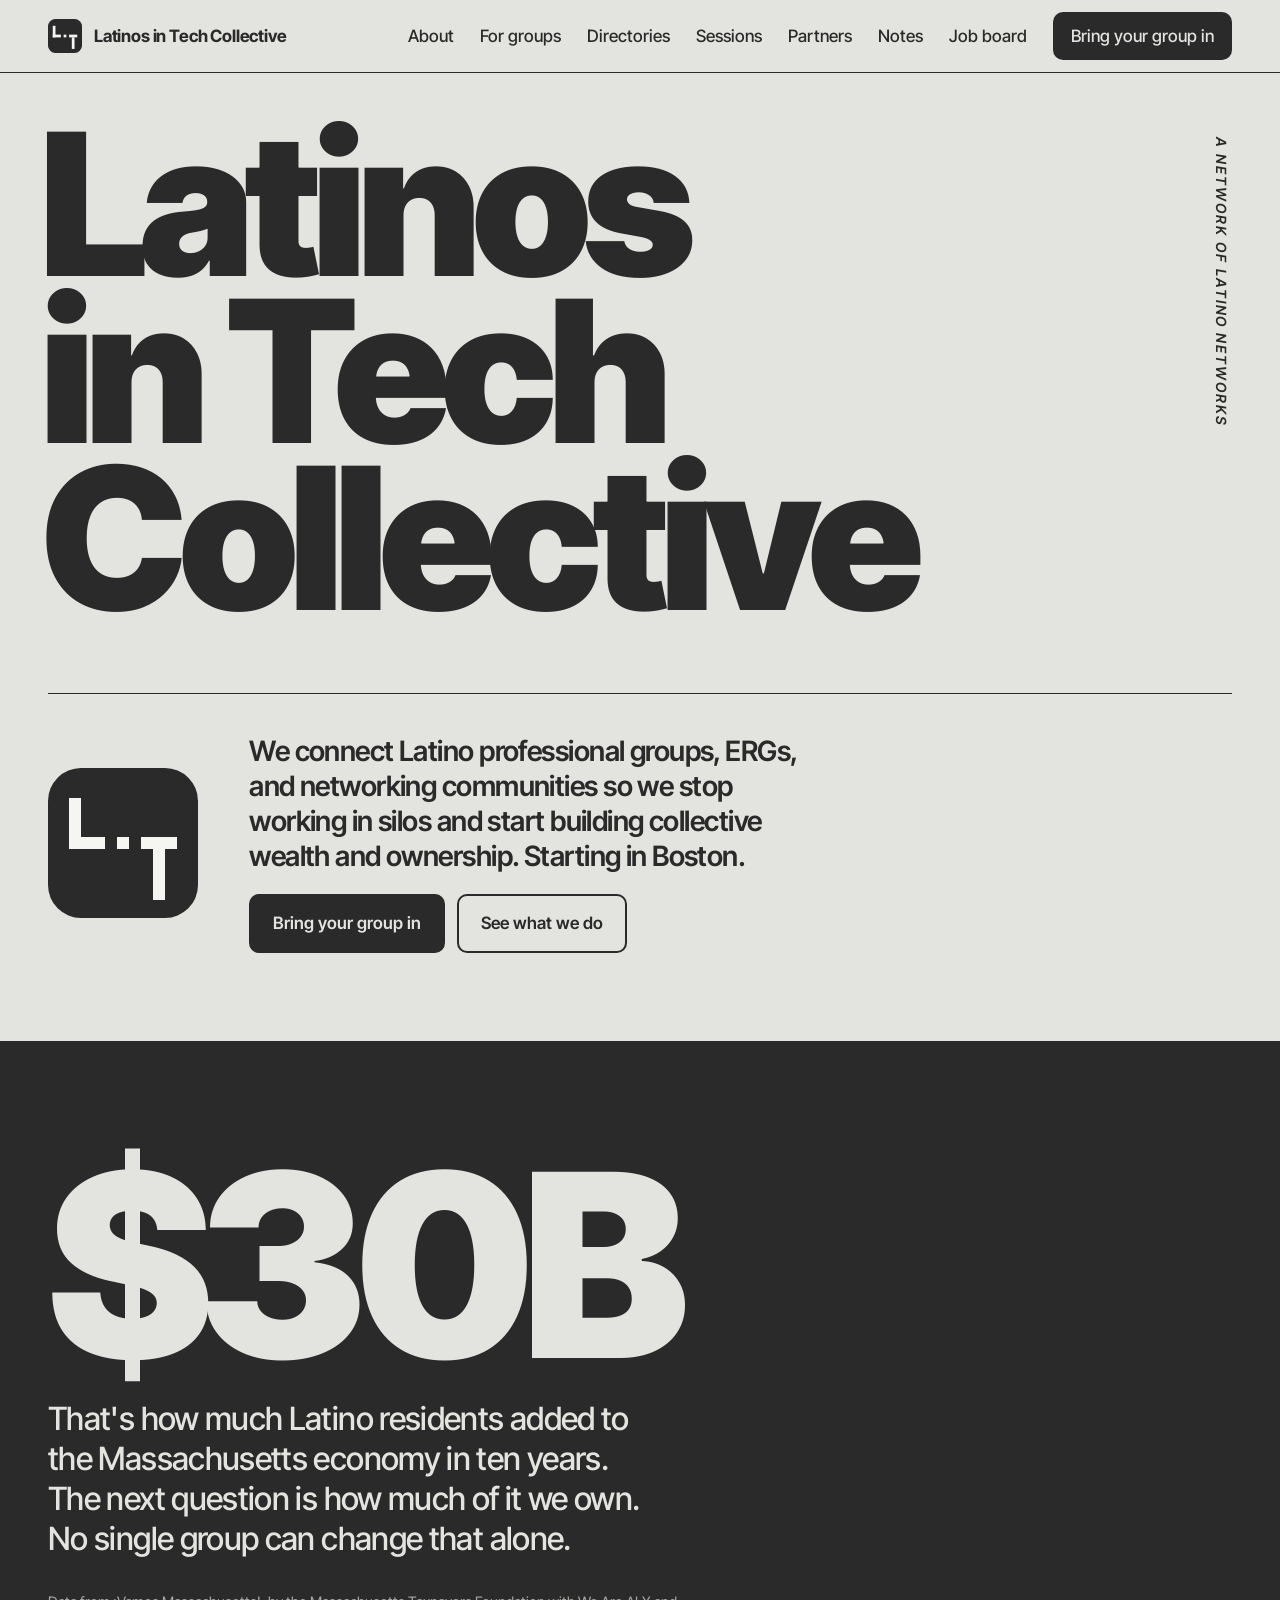
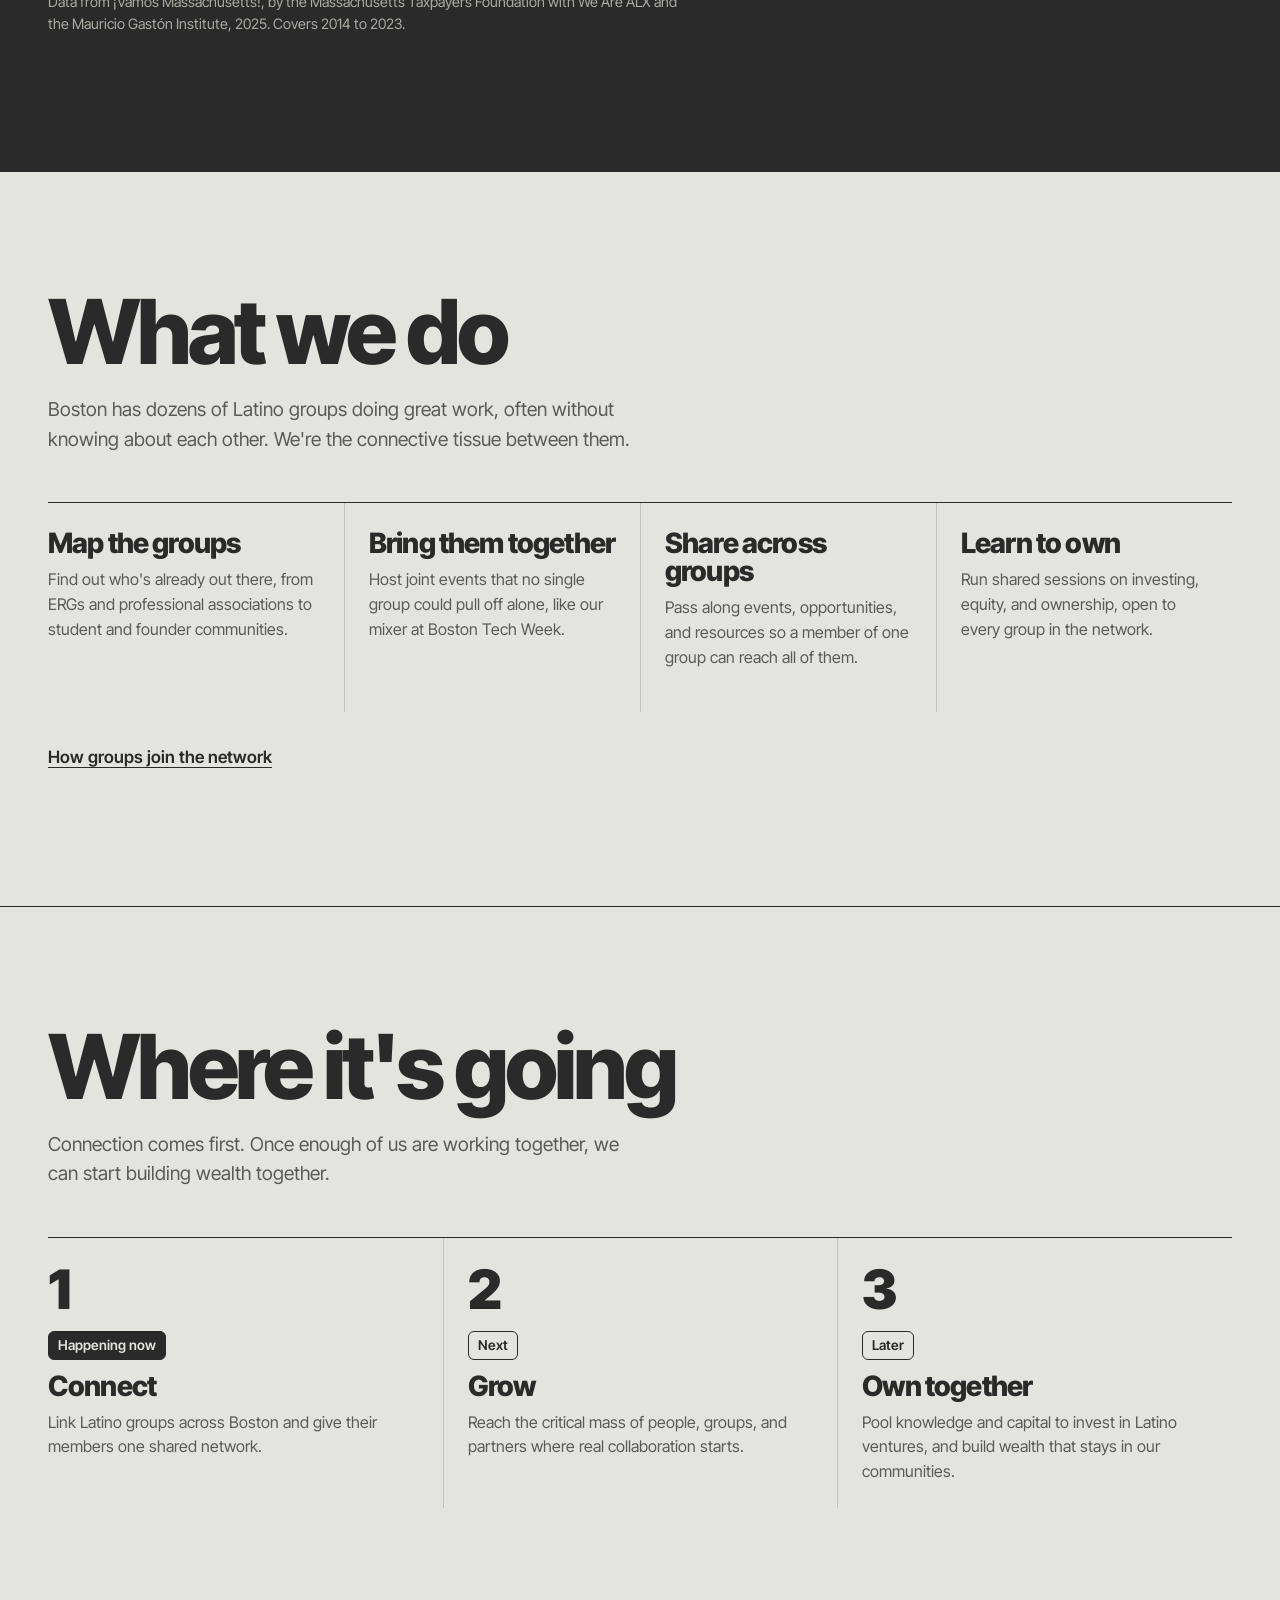
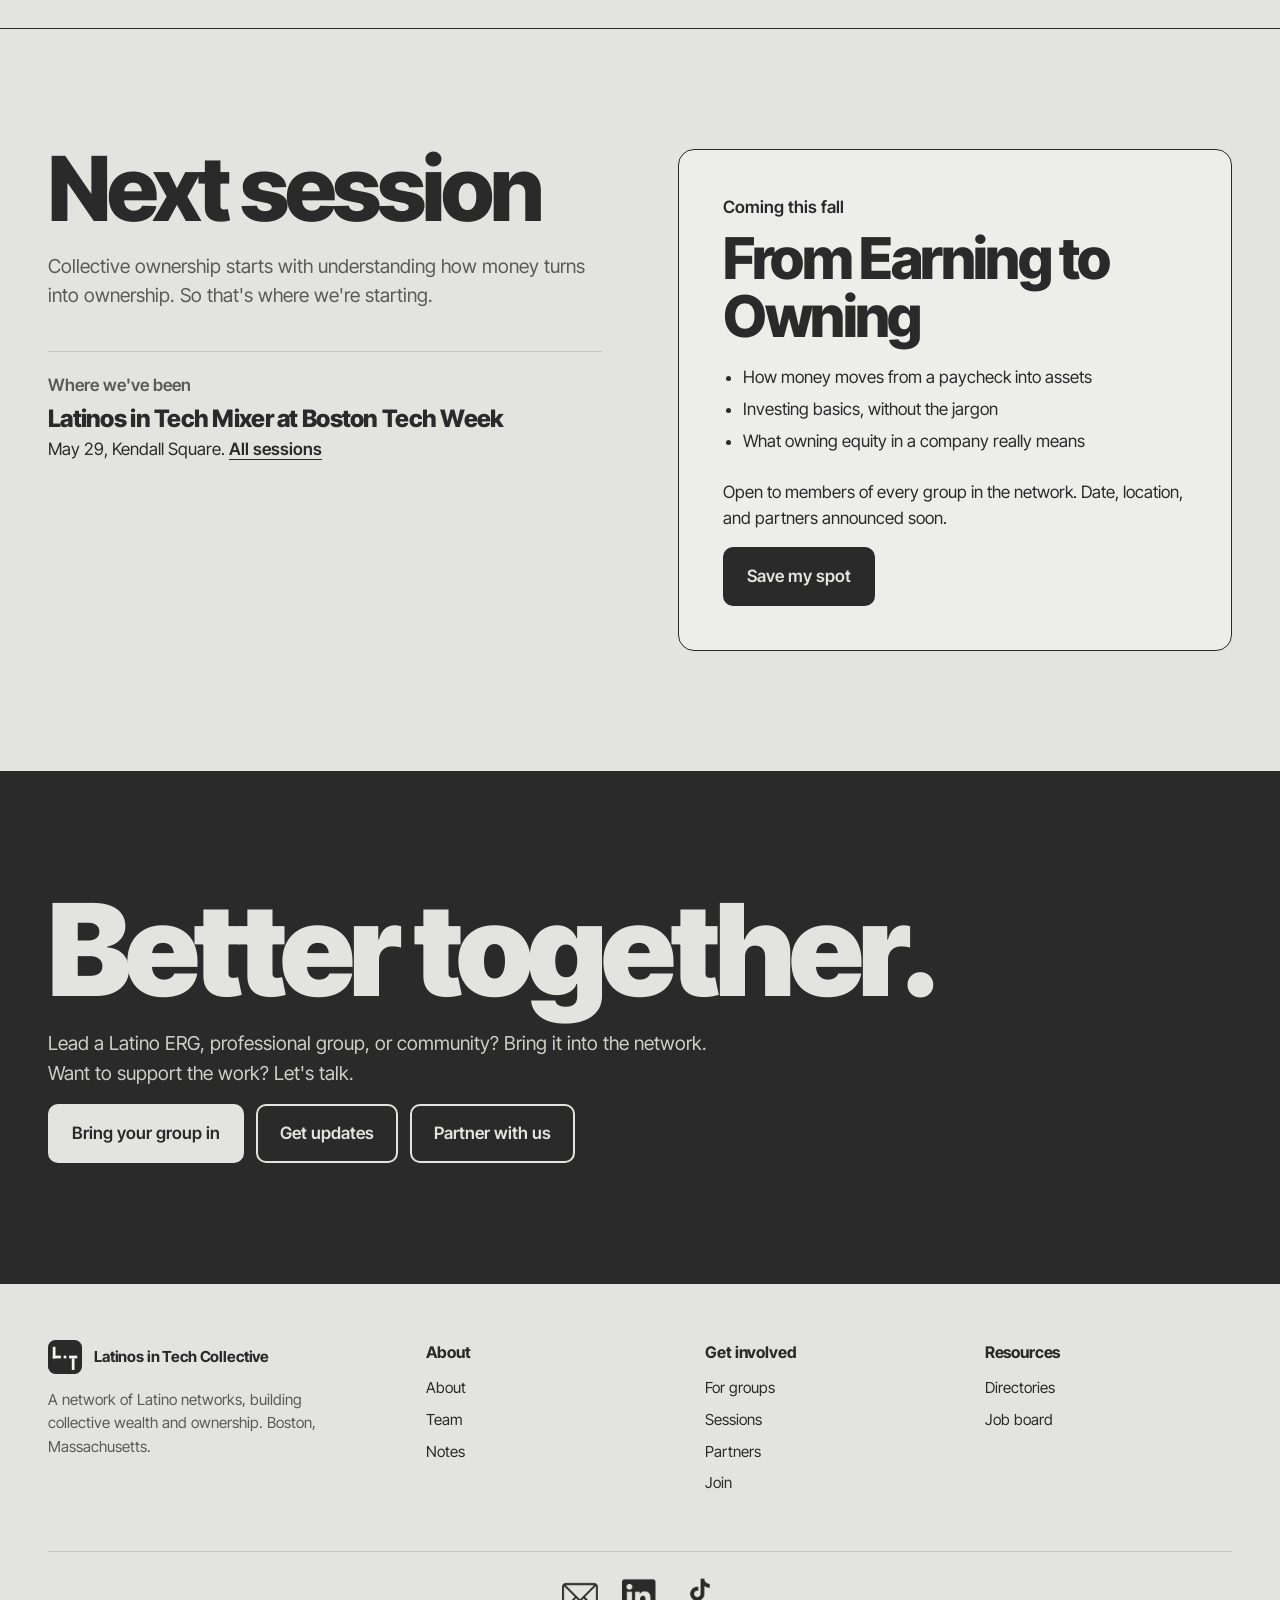
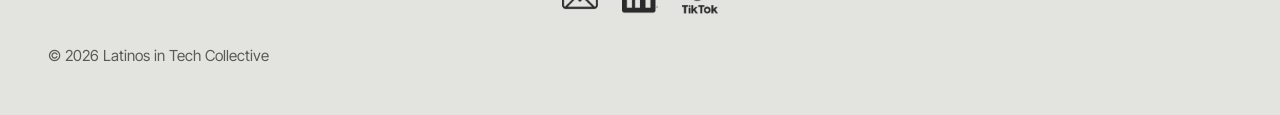
==== commit 64d86247: "reorged footer to have proper icon setup" ====
--- a/index.html
+++ b/index.html
@@ -158,23 +158,27 @@
           <h4>Get involved</h4>
           <ul>
             <li><a href="network.html">For groups</a></li>
-            <li><a href="directories.html">Directories</a></li>
             <li><a href="events.html">Sessions</a></li>
             <li><a href="partners.html">Partners</a></li>
             <li><a href="join.html">Join</a></li>
           </ul>
         </div>
         <div>
-          <h4>Connect</h4>
-          <!-- CONTACT: replace # with your real email (mailto:) and social links -->
+          <h4>Resources</h4>
           <ul>
-            <li><a href="mailto:latinosintechcollective@gmail.com">Email</a></li>
-            <li><a href="https://www.linkedin.com/company/113237122/">LinkedIn</a></li>
-            <li><a href="https://www.tiktok.com/t/ZPLWEq4B1/">TikTok</a></li>
+            <li><a href="directories.html">Directories</a></li>
+            <li><a href="https://litc.goamaru.com/">Job board</a></li>
           </ul>
         </div>
       </div>
-      <div class="footer-bottom">© 2026 Latinos in Tech Collective</div>
+      <div class="footer-bottom">
+        <ul class="social" aria-label="Social links">
+          <li><a href="mailto:latinosintechcollective@gmail.com" aria-label="Email"><img src="assets/icon-email.png" alt="" width="36" height="36"></a></li>
+          <li><a href="https://www.linkedin.com/company/113237122/" aria-label="LinkedIn"><img src="assets/icon-linkedin.png" alt="" width="36" height="36"></a></li>
+          <li><a href="https://www.tiktok.com/@latinosintechcollective" aria-label="TikTok"><img src="assets/icon-tiktok.png" alt="" width="36" height="36"></a></li>
+        </ul>
+        <div>© 2026 Latinos in Tech Collective</div>
+      </div>
     </div>
   </footer>
 
--- a/css/styles.css
+++ b/css/styles.css
@@ -132,6 +132,9 @@
 .col { padding: 26px 24px 26px 0; }
 .col + .col { padding-left: 24px; border-left: 1px solid var(--rule); }
 .col p { color: var(--grey); font-size: 1rem; }
+.social-btn { position: relative; display: inline-block; width: 18px; height: 18px; margin-left: 10px; overflow: hidden; border-radius: 3px; background: #000; vertical-align: middle; }
+.social-btn img { position: absolute; top: -7.9px; left: -7.9px; width: 34.2px; max-width: none; height: auto; }
+.social-btn:hover { opacity: .8; }
 @media (max-width: 960px) {
   .cols, .cols.three { grid-template-columns: 1fr 1fr; }
   .col:nth-child(odd) { padding-left: 0; border-left: 0; }
@@ -261,6 +264,10 @@
 .footer-top ul a { text-decoration: none; }
 .footer-top ul a:hover { text-decoration: underline; text-underline-offset: 4px; }
 .footer-bottom { margin-top: 48px; padding-top: 20px; border-top: 1px solid var(--rule); color: var(--grey); }
+.footer-bottom ul.social { list-style: none; display: flex; justify-content: center; flex-wrap: wrap; gap: 12px; margin: 0 0 24px; padding: 0; }
+.footer-bottom ul.social a { display: flex; align-items: center; justify-content: center; width: 48px; height: 48px; }
+.footer-bottom ul.social a:hover { opacity: .65; }
+.footer-bottom ul.social img { display: block; width: 36px; height: 36px; }
 @media (max-width: 860px) { .footer-top { grid-template-columns: 1fr 1fr; } .footer-top > div:first-child { grid-column: 1 / -1; } }
 
 @media (prefers-reduced-motion: reduce) { html { scroll-behavior: auto; } }
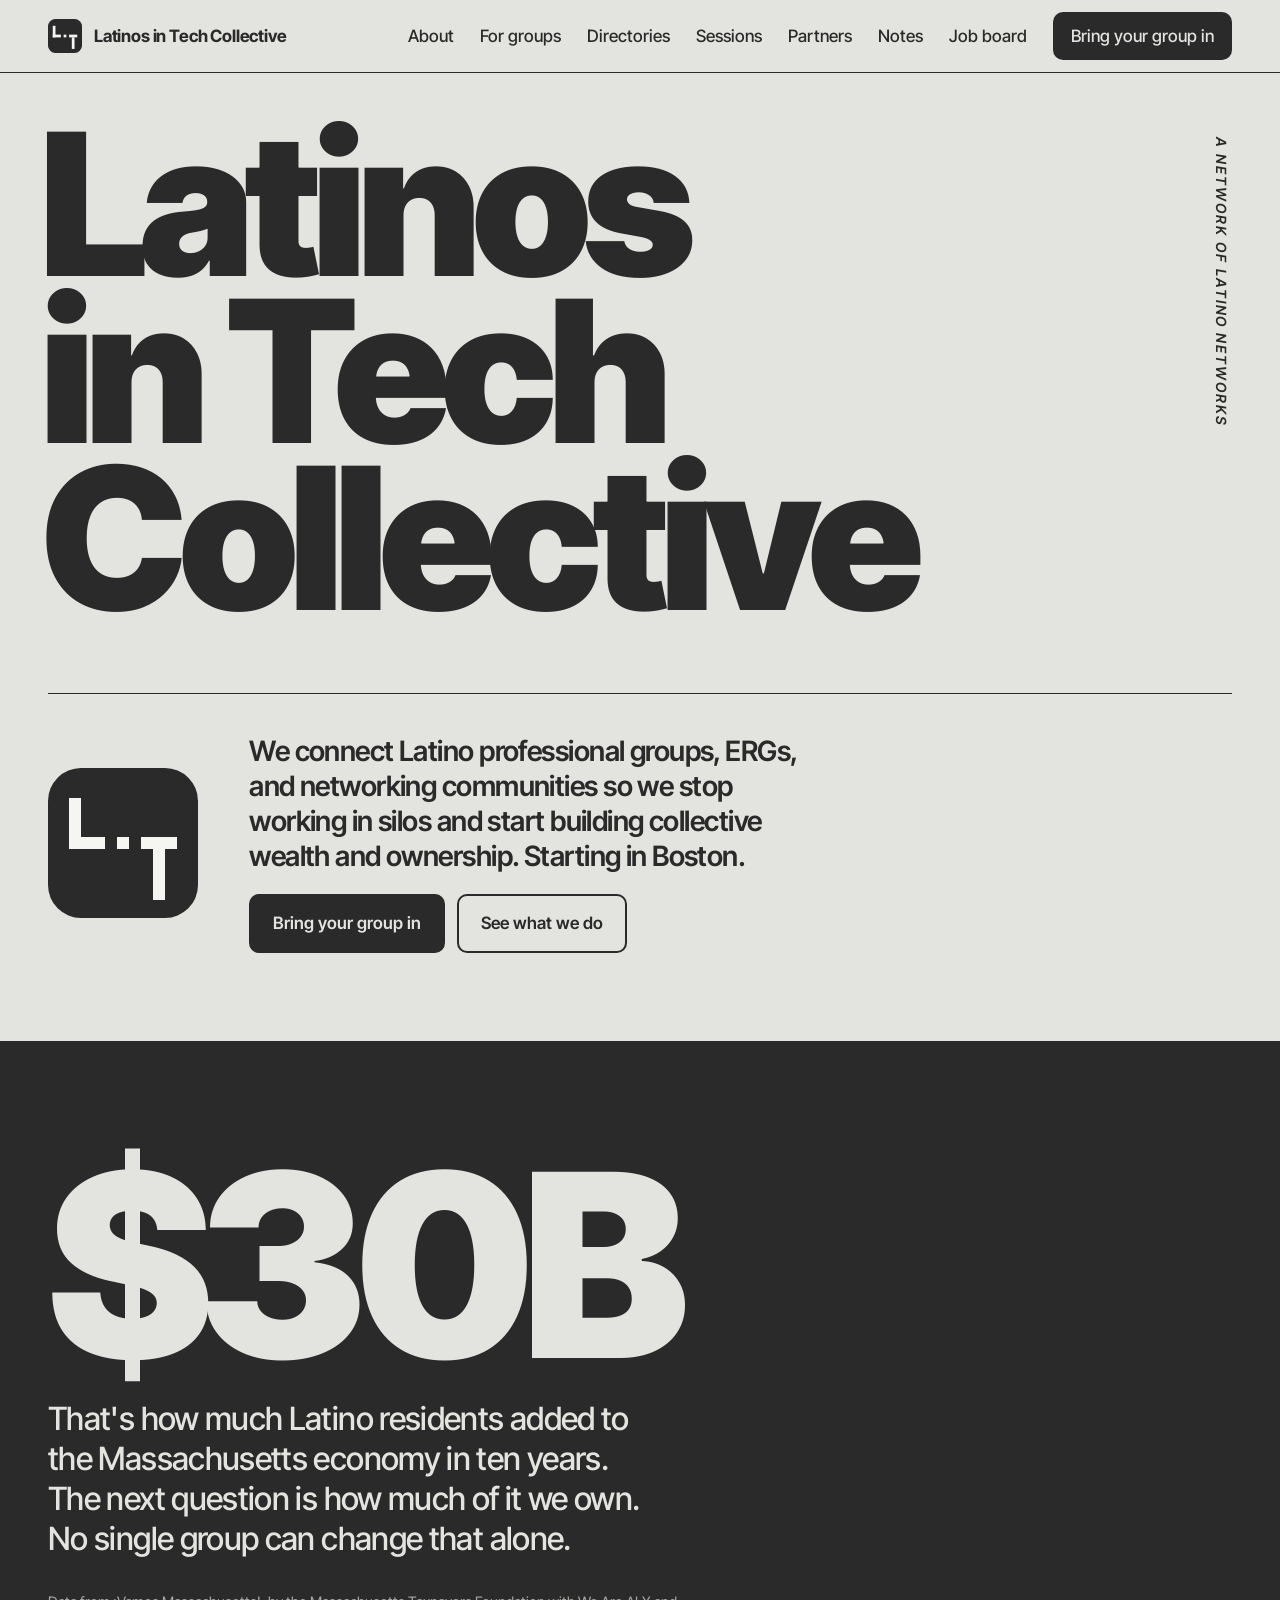
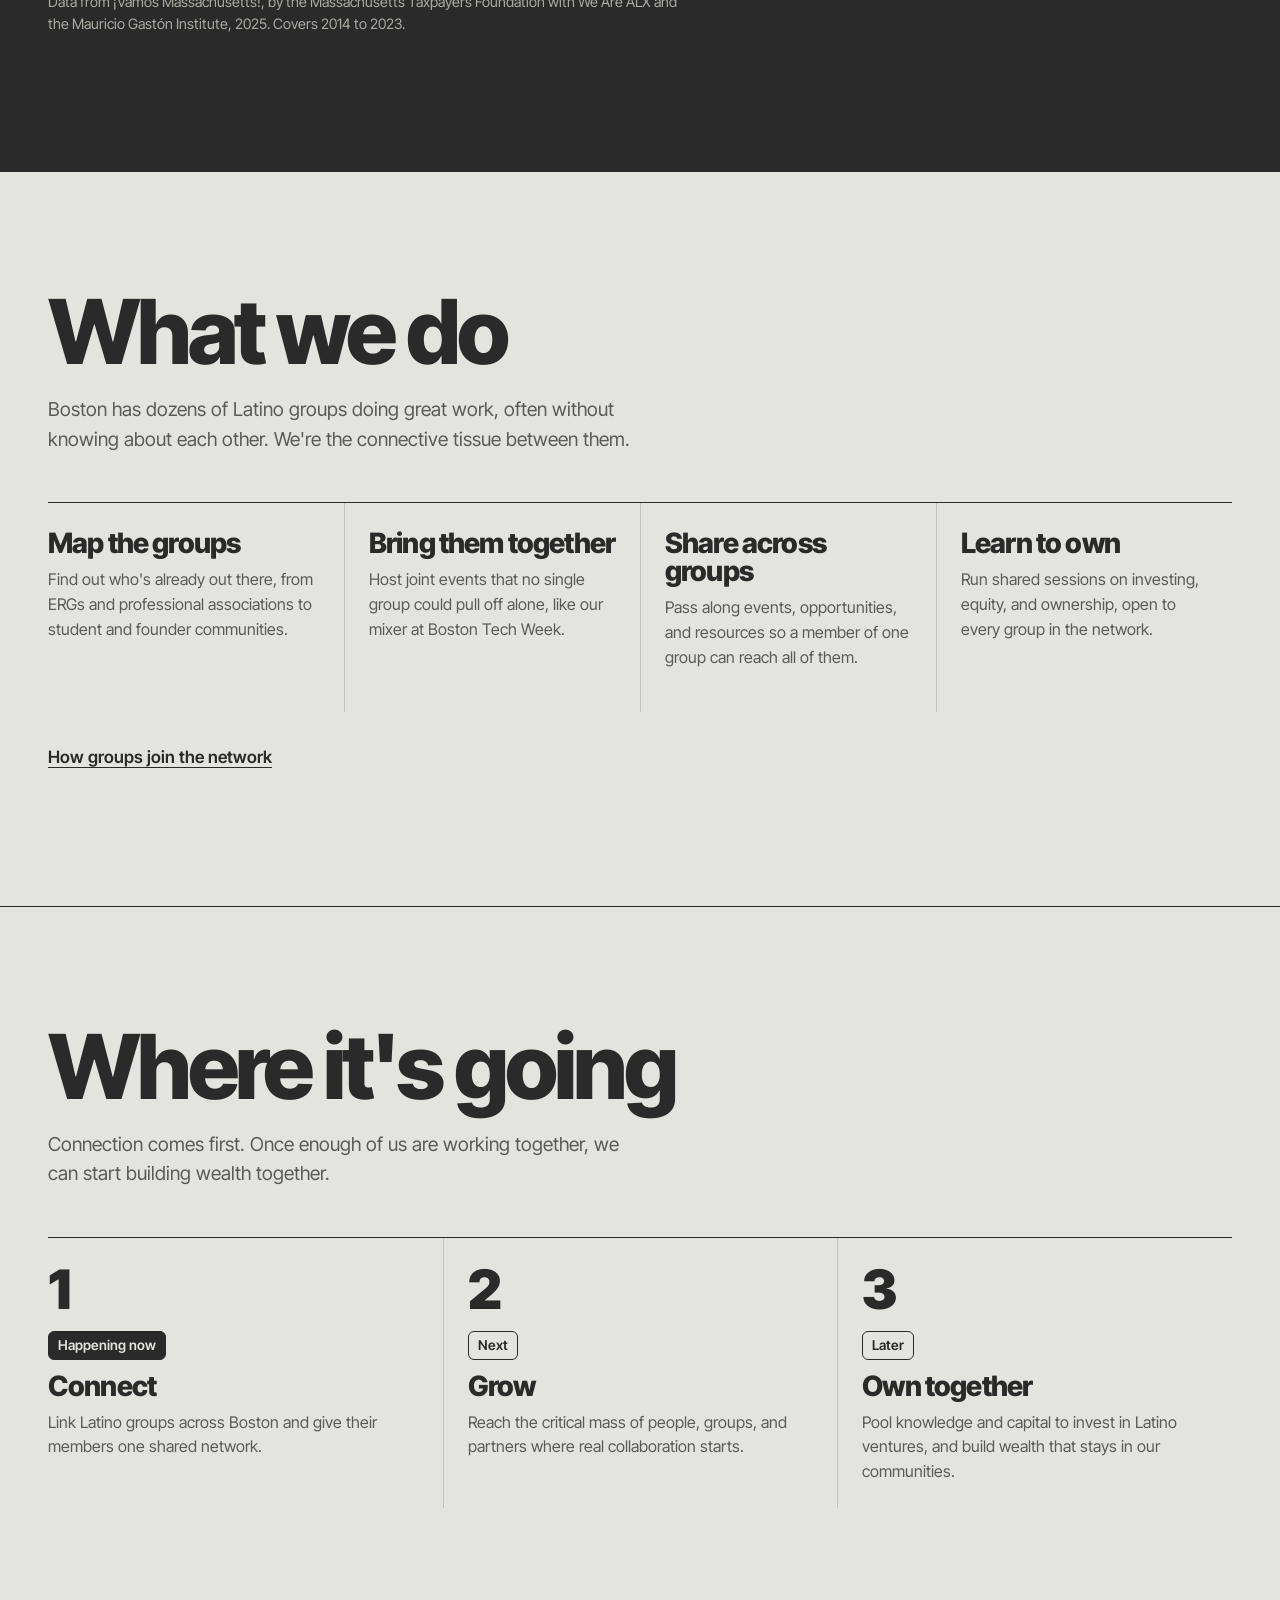
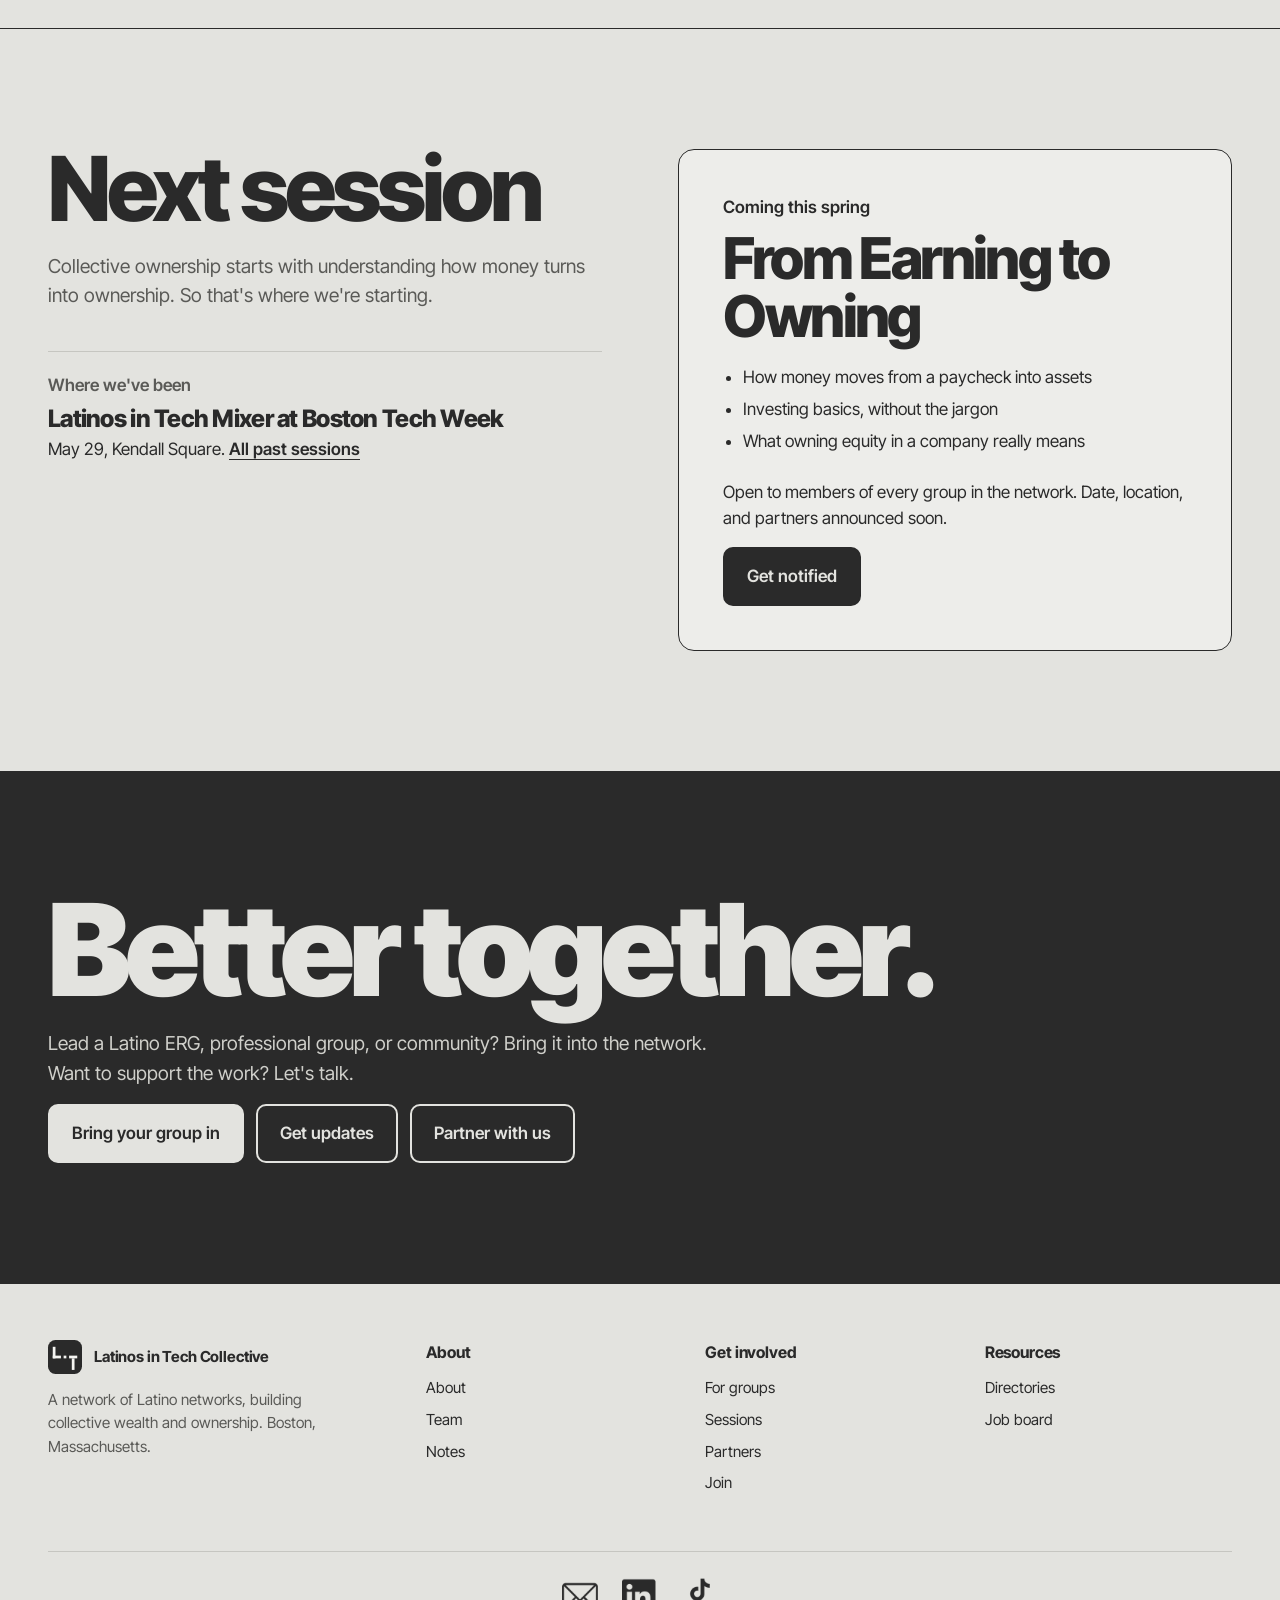
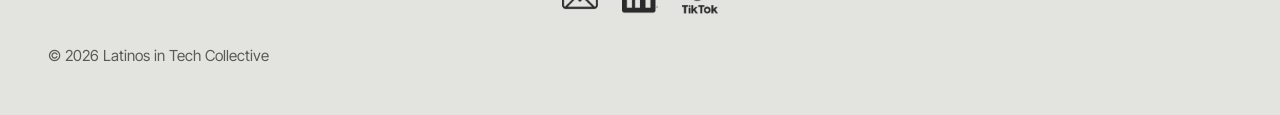
==== commit 0f840d06: "edited some event text on front page" ====
--- a/index.html
+++ b/index.html
@@ -108,11 +108,11 @@
           <div class="past">
             <p class="label">Where we've been</p>
             <p class="event">Latinos in Tech Mixer at Boston Tech Week</p>
-            <p>May 29, Kendall Square. <a class="text-link" href="events.html">All sessions</a></p>
+            <p>May 29, Kendall Square. <a class="text-link" href="events.html">All past sessions</a></p>
           </div>
         </div>
         <div class="card">
-          <p class="label">Coming this fall</p>
+          <p class="label">Coming this spring</p>
           <h3>From Earning to Owning</h3>
           <!-- PARTNERS: add partner names once brand approvals are confirmed -->
           <ul>
@@ -121,7 +121,7 @@
             <li>What owning equity in a company really means</li>
           </ul>
           <p>Open to members of every group in the network. Date, location, and partners announced soon.</p>
-          <a class="btn btn-solid" href="join.html#updates">Save my spot</a>
+          <a class="btn btn-solid" href="join.html#updates">Get notified</a>
         </div>
       </div>
     </section>
--- a/css/styles.css
+++ b/css/styles.css
@@ -237,6 +237,7 @@
 .field textarea { min-height: 120px; resize: vertical; }
 .form-row { grid-column: 1 / -1; display: flex; flex-wrap: wrap; gap: 16px; align-items: center; }
 .form-note { color: var(--grey); font-size: .95rem; margin: 0; }
+.hp-field { position: absolute; left: -9999px; width: 1px; height: 1px; overflow: hidden; } /* spam trap: real visitors never see or fill it */
 .form-msg { margin-top: 24px; padding: 20px 24px; border: 1.5px solid var(--ink); border-radius: 12px; background: var(--soft); max-width: 900px; }
 .form-msg h3 { font-size: 1.5rem; }
 @media (max-width: 640px) { .form-grid { grid-template-columns: 1fr; } }
